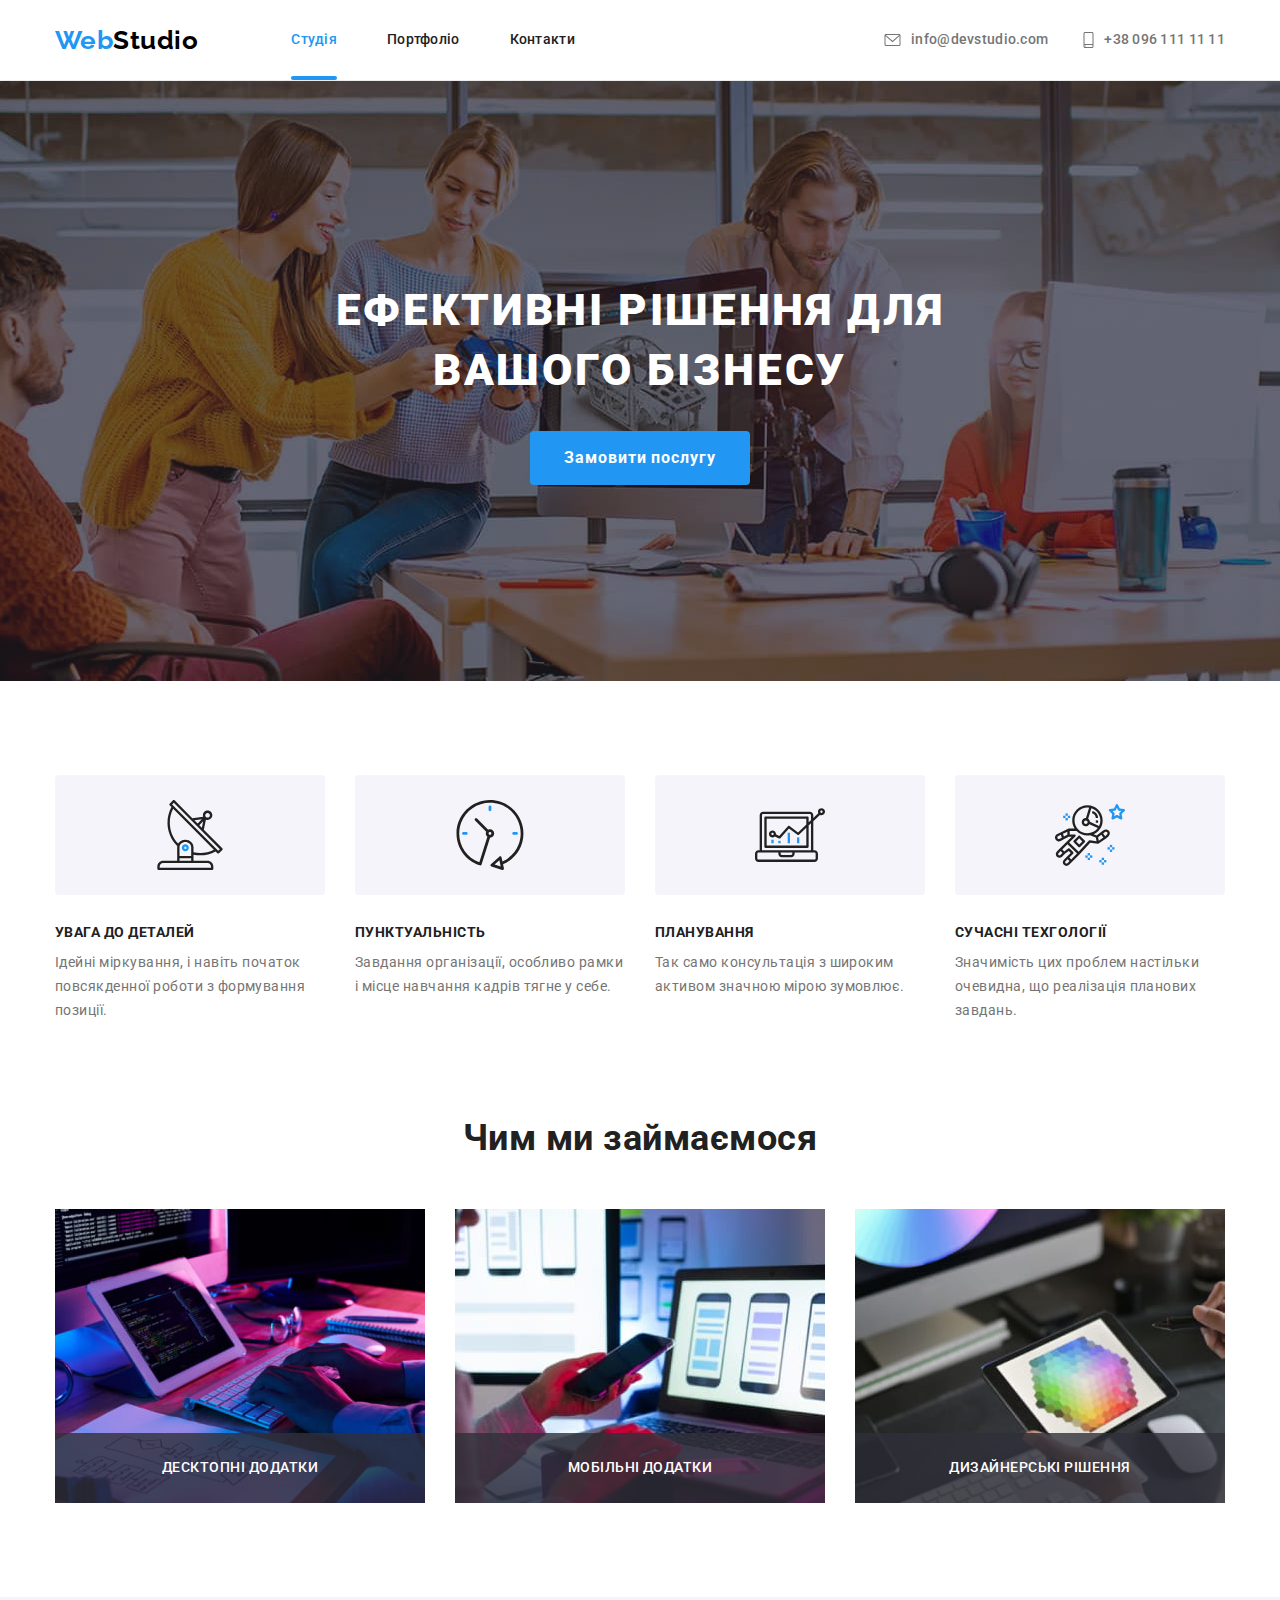
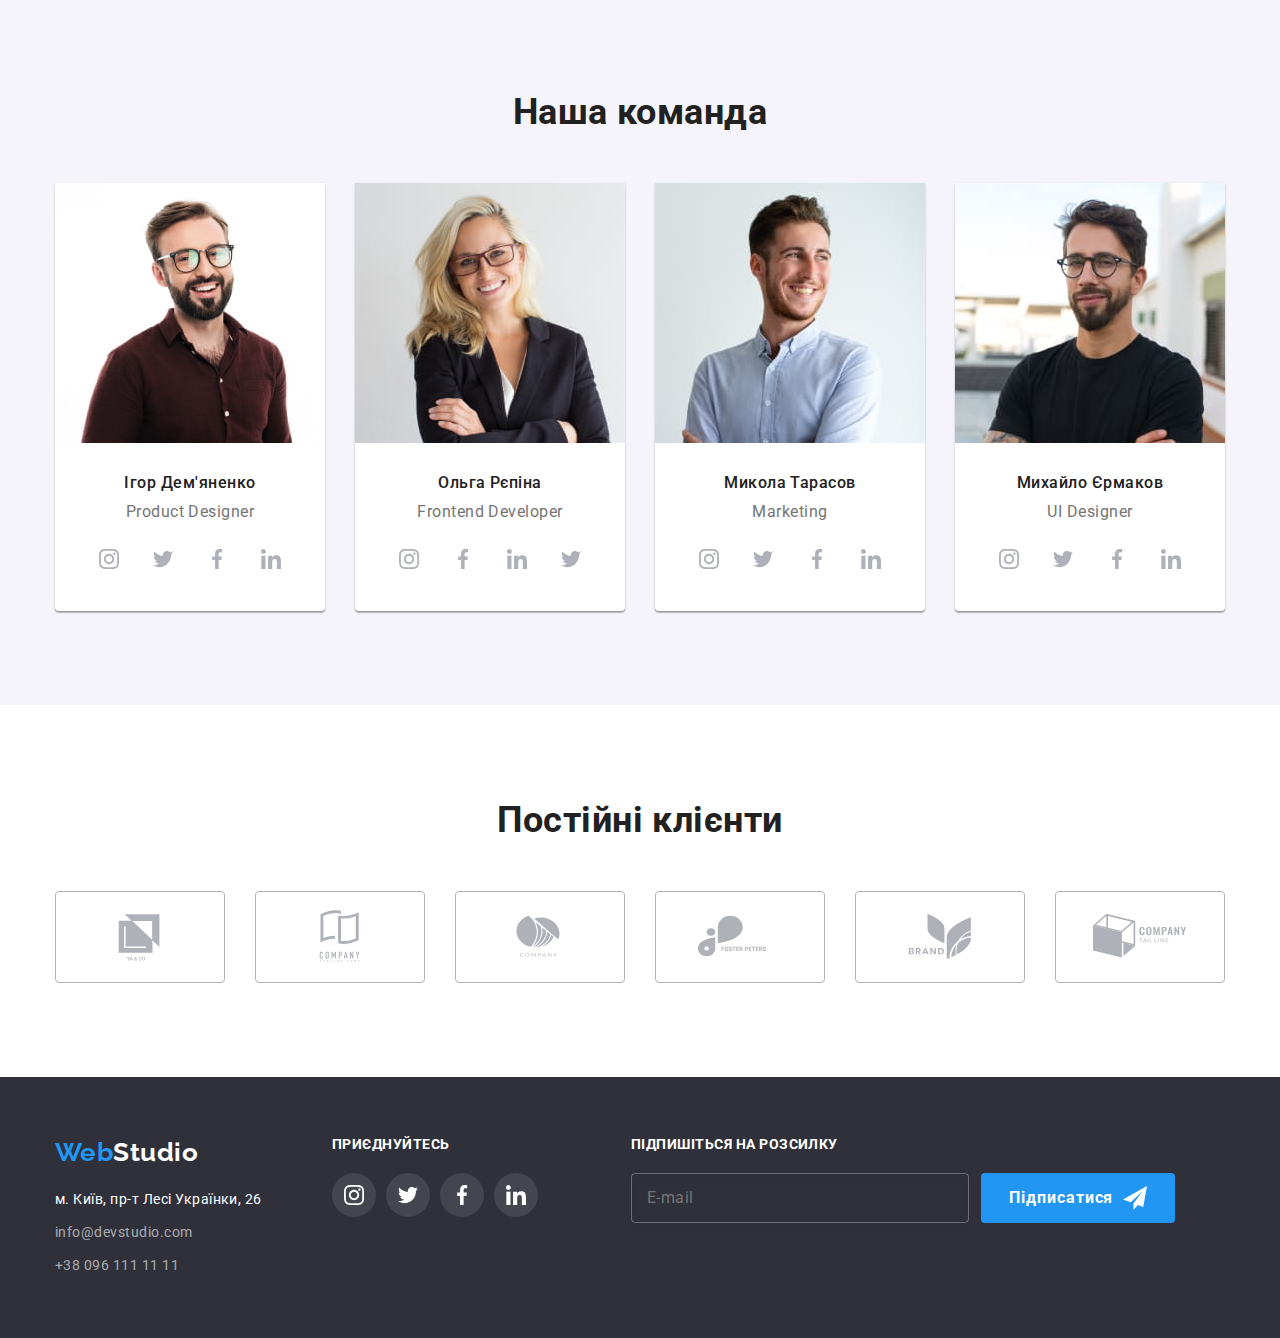
==== index.html @ 857ebbba "Lets try" ====
<!DOCTYPE html>
<html lang="uk">
  <head>
    <meta charset="UTF-8" />
    <meta http-equiv="X-UA-Compatible" content="IE=edge" />
    <meta name="viewport" content="width=device-width, initial-scale=1.0" />
    <link
      href="https://fonts.googleapis.com/css2?family=Raleway:wght@700&family=Roboto:wght@400;500;700;900&display=swap"
      rel="stylesheet"
    />
    <link rel="stylesheet" href="./css/modern-normalize.css" />
    <link rel="stylesheet" href="./css/styles.css" />
    <title>Студія</title>
  </head>
  <body class="page">
    <!-- Header -->
    <header class="page-header">
      <div class="first container">
        <nav class="nav">
          <a href="./index.html" class="logo link"> <span class="logo-blue">Web</span>Studio </a>
          <ul class="site-nav list">
            <li class="item"><a href="./index.html" class="link current">Студія</a></li>
            <li class="item"><a href="./portfolio.html" class="link">Портфоліо</a></li>
            <li class="item"><a href="" class="link">Контакти</a></li>
          </ul>
        </nav>
        <ul class="site-info list">
          <li class="item">
            <a href="mailto:info@devstudio.com" class="link"
              ><svg class="mail" width="21" height="16">
                <use href="./images/symbol-defs.svg#icon-mail"></use>
              </svg>
              info@devstudio.com</a
            >
          </li>
          <li class="item">
            <a href="tel:+380961111111" class="link"
              ><svg class="tel" width="21" height="16">
                <use href="./images/symbol-defs.svg#icon-tel"></use>
              </svg>
              +38 096 111 11 11</a
            >
          </li>
        </ul>
      </div>
    </header>
    <main>
      <!-- Ефективні рішення для вашого бізнесу -->
      <section class="hero">
        <div class="container">
          <h1 class="hero-text">Ефективні рішення для вашого бізнесу</h1>
          <button type="button" class="button" data-modal-open>Замовити послугу</button>
        </div>
      </section>

      <!-- Особливості -->

      <section class="section no-pudding-buttom">
        <div class="container">
          <h2 class="hidden">Особливості</h2>
          <ul class="features list">
            <li class="item">
              <div class="icon-thumb">
                <svg class="icon" width="70" height="70">
                  <use href="./images/symbol-defs.svg#icon-antenna"></use>
                </svg>
              </div>
              <h3 class="title">Увага до деталей</h3>
              <p class="text">
                Ідейні міркування, і навіть початок повсякденної роботи з формування позиції.
              </p>
            </li>
            <li class="item">
              <div class="icon-thumb">
                <svg class="icon" width="70" height="70">
                  <use href="./images/symbol-defs.svg#icon-clock-1"></use>
                </svg>
              </div>
              <h3 class="title">Пунктуальність</h3>
              <p class="text">
                Завдання організації, особливо рамки і місце навчання кадрів тягне у себе.
              </p>
            </li>
            <li class="item">
              <div class="icon-thumb">
                <svg class="icon" width="70" height="70">
                  <use href="./images/symbol-defs.svg#icon-diagram"></use>
                </svg>
              </div>
              <h3 class="title">Планування</h3>
              <p class="text">Так само консультація з широким активом значною мірою зумовлює.</p>
            </li>
            <li class="item">
              <div class="icon-thumb">
                <svg class="icon" width="70" height="70">
                  <use href="./images/symbol-defs.svg#icon-astronaut-1"></use>
                </svg>
              </div>
              <h3 class="title">Сучасні техгології</h3>
              <p class="text">
                Значимість цих проблем настільки очевидна, що реалізація планових завдань.
              </p>
            </li>
          </ul>
        </div>
      </section>
      <!-- Чим ми займаємося -->
      <section class="section">
        <div class="container">
          <h2 class="section-title">Чим ми займаємося</h2>
          <ul class="area list">
            <li class="item">
              <div class="img-thumb">
                <img src="images/img3.jpg" alt="Десктопні додатки" width="370" />
                <p class="text">Десктопні додатки</p>
              </div>
            </li>
            <li class="item">
              <div class="img-thumb">
                <img src="images/img2.jpg" alt="Мобільні додатки" width="370" />
                <p class="text">Мобільні додатки</p>
              </div>
            </li>
            <li class="item">
              <div class="img-thumb">
                <img src="images/img1.jpg" alt="Дизайнерські рішення" width="370" />
                <p class="text">Дизайнерські рішення</p>
              </div>
            </li>
          </ul>
        </div>
      </section>
      <!--Наша команда -->
      <section class="section-team">
        <div class="container">
          <h2 class="section-title">Наша команда</h2>
          <ul class="team list">
            <li class="item">
              <img src="./images/img_igor.jpg" alt="Ігор Дем'яненко" width="270" />
              <h3 class="name">Ігор Дем'яненко</h3>
              <p class="post">Product Designer</p>
              <ul class="social-networks list">
                <li class="item">
                  <a href="" aria-label="Instagram">
                    <svg class="sn-link">
                      <use href="./images/symbol-defs.svg#icon-instagram"></use>
                    </svg>
                  </a>
                </li>
                <li class="item">
                  <a href="" aria-label="Twitter"
                    ><svg class="sn-link">
                      <use href="./images/symbol-defs.svg#icon-twitter"></use></svg
                  ></a>
                </li>
                <li class="item">
                  <a href="" aria-label="Facebook"
                    ><svg class="sn-link">
                      <use href="./images/symbol-defs.svg#icon-facebook"></use></svg
                  ></a>
                </li>
                <li class="item">
                  <a href="" aria-label="LinkedIn"
                    ><svg class="sn-link">
                      <use href="./images/symbol-defs.svg#icon-linkedin"></use></svg
                  ></a>
                </li>
              </ul>
            </li>
            <li class="item">
              <img src="./images/img_olga.jpg" alt="Ольга Рєпіна" width="270" />
              <h3 class="name">Ольга Рєпіна</h3>
              <p class="post">Frontend Developer</p>
              <ul class="social-networks list">
                <li class="item">
                  <a href="" aria-label="Instagram">
                    <svg class="sn-link">
                      <use href="./images/symbol-defs.svg#icon-instagram"></use>
                    </svg>
                  </a>
                </li>
                <li class="item">
                  <a href="" aria-label="Facebook"
                    ><svg class="sn-link">
                      <use href="./images/symbol-defs.svg#icon-facebook"></use></svg
                  ></a>
                </li>
                <li class="item">
                  <a href="" aria-label="LinkedIn"
                    ><svg class="sn-link">
                      <use href="./images/symbol-defs.svg#icon-linkedin"></use></svg
                  ></a>
                </li>
                <li class="item">
                  <a href="" aria-label="Twitter"
                    ><svg class="sn-link">
                      <use href="./images/symbol-defs.svg#icon-twitter"></use></svg
                  ></a>
                </li>
              </ul>
            </li>
            <li class="item">
              <img src="./images/img_mikola.jpg" alt="Микола Тарасов" width="270" />
              <h3 class="name">Микола Тарасов</h3>
              <p class="post">Marketing</p>
              <ul class="social-networks list">
                <li class="item">
                  <a href="" aria-label="Instagram">
                    <svg class="sn-link">
                      <use href="./images/symbol-defs.svg#icon-instagram"></use>
                    </svg>
                  </a>
                </li>
                <li class="item">
                  <a href="" aria-label="Twitter"
                    ><svg class="sn-link">
                      <use href="./images/symbol-defs.svg#icon-twitter"></use></svg
                  ></a>
                </li>
                <li class="item">
                  <a href="" aria-label="Facebook"
                    ><svg class="sn-link">
                      <use href="./images/symbol-defs.svg#icon-facebook"></use></svg
                  ></a>
                </li>
                <li class="item">
                  <a href="" aria-label="LinkedIn"
                    ><svg class="sn-link">
                      <use href="./images/symbol-defs.svg#icon-linkedin"></use></svg
                  ></a>
                </li>
              </ul>
            </li>
            <li class="item">
              <img src="./images/img_mihaylo.jpg" alt="Михайло Єрмаков" width="270" />
              <h3 class="name">Михайло Єрмаков</h3>
              <p class="post">UI Designer</p>
              <ul class="social-networks list">
                <li class="item">
                  <a href="" aria-label="Instagram">
                    <svg class="sn-link">
                      <use href="./images/symbol-defs.svg#icon-instagram"></use>
                    </svg>
                  </a>
                </li>
                <li class="item">
                  <a href="" aria-label="Twitter"
                    ><svg class="sn-link">
                      <use href="./images/symbol-defs.svg#icon-twitter"></use></svg
                  ></a>
                </li>
                <li class="item">
                  <a href="" aria-label="Facebook"
                    ><svg class="sn-link">
                      <use href="./images/symbol-defs.svg#icon-facebook"></use></svg
                  ></a>
                </li>
                <li class="item">
                  <a href="" aria-label="LinkedIn"
                    ><svg class="sn-link">
                      <use href="./images/symbol-defs.svg#icon-linkedin"></use></svg
                  ></a>
                </li>
              </ul>
            </li>
          </ul>
        </div>
      </section>

      <!-- Clients -->
      <section class="section">
        <div class="container">
          <h2 class="section-title">Постійні клієнти</h2>
          <ul class="clients list">
            <li class="item">
              <a href="" aria-label="client" class="client">
                <svg class="icon" width="106" height="60">
                  <use href="./images/symbol-defs.svg#icon-Client-1"></use>
                </svg>
              </a>
            </li>

            <li class="item">
              <a href="" aria-label="client" class="client">
                <svg class="icon" width="106" height="60">
                  <use href="./images/symbol-defs.svg#icon-Client-2"></use>
                </svg>
              </a>
            </li>

            <li class="item">
              <a href="" aria-label="client" class="client">
                <svg class="icon" width="106" height="60">
                  <use href="./images/symbol-defs.svg#icon-Client-3"></use>
                </svg>
              </a>
            </li>

            <li class="item">
              <a href="" aria-label="client" class="client">
                <svg class="icon" width="106" height="60">
                  <use href="./images/symbol-defs.svg#icon-Client-4"></use>
                </svg>
              </a>
            </li>

            <li class="item">
              <a href="" aria-label="client" class="client">
                <svg class="icon" width="106" height="60">
                  <use href="./images/symbol-defs.svg#icon-Client-5"></use>
                </svg>
              </a>
            </li>

            <li class="item">
              <a href="" aria-label="client" class="client">
                <svg class="icon" width="106" height="60">
                  <use href="./images/symbol-defs.svg#icon-Client-6"></use>
                </svg>
              </a>
            </li>
          </ul>
        </div>
      </section>
    </main>
    <!-- Footer -->
    <footer class="footer">
      <div class="container">
        <div class="column">
          <div class="footer-logo-link">
            <a href="./index.html" class="footer-logo link">
              <span class="logo-blue">Web</span>Studio
            </a>
          </div>
          <address class="address">
            <ul class="address-info list">
              <li class="item">
                <a
                  href="https://goo.gl/maps/CPtrU1FHBa2aNyZL9"
                  target="_blank"
                  rel="noopener noreferrer nofollow"
                  class="link"
                  >м. Київ, пр-т Лесі Українки, 26</a
                >
              </li>
              <li class="item">
                <a href="mailto:info@devstudio.com" class="alfa link">info@devstudio.com</a>
              </li>
              <li class="item">
                <a href="tel:+380961111111" class="alfa link">+38 096 111 11 11</a>
              </li>
            </ul>
          </address>
        </div>
        <div class="column">
          <p>Приєднуйтесь</p>
          <ul class="footer-social-networks list">
            <li class="item">
              <a href="" aria-label="Instagram">
                <svg class="sn-link">
                  <use href="./images/symbol-defs.svg#icon-instagram"></use>
                </svg>
              </a>
            </li>
            <li class="item">
              <a href="" aria-label="Twitter"
                ><svg class="sn-link"><use href="./images/symbol-defs.svg#icon-twitter"></use></svg
              ></a>
            </li>
            <li class="item">
              <a href="" aria-label="Facebook"
                ><svg class="sn-link"><use href="./images/symbol-defs.svg#icon-facebook"></use></svg
              ></a>
            </li>
            <li class="item">
              <a href="" aria-label="LinkedIn"
                ><svg class="sn-link">
                  <use href="./images/symbol-defs.svg#icon-linkedin"></use></svg
              ></a>
            </li>
          </ul>
        </div>
        <div class="column">
          <p>Підпишіться на розсилку</p>

          <form class="footer-form">
            <input
              type="email"
              name="email"
              class="submit-input"
              id="email"
              placeholder=" "
            /><label for="email" class="submit-label">E-mail</label>
            <button type="submit" class="button submit">
              Підписатися
              <svg class="send" width="24" height="24">
                <use href="./images/icons.svg#icon-send"></use>
              </svg>
            </button>
          </form>
        </div>
      </div>
    </footer>
    <!-- Модальное окно -->

    <div class="backdrop is-hidden" data-modal>
      <div class="modal">
        <button type="button" class="close-button" data-modal-close>
          <svg class="cross" width="11" height="11">
            <use href="./images/symbol-defs.svg#icon-cross"></use>
          </svg>
        </button>
        <p class="modal-title">Залиште свої дані, ми вам передзвонимо</p>
        <form class="modal-form">
          <label class="form-field"
            >Ім'я<input type="text" name="name" class="form-input" />
            <svg class="icon">
              <use href="./images/icons.svg#icon-name"></use>
            </svg>
          </label>

          <label class="form-field"
            >Телефон <input type="tel" name="tel" class="form-input" /><svg class="icon">
              <use href="./images/icons.svg#icon-phone"></use></svg
          ></label>

          <label class="form-field"
            >Пошта <input type="email" name="email" class="form-input" /><svg class="icon">
              <use href="./images/icons.svg#icon-email"></use></svg
          ></label>

          <label class="comment form-field"
            >Коментар
            <textarea
              name="comment"
              rows="6"
              placeholder="Введіть текст"
              class="form-input"
            ></textarea>
          </label>

          <div class="checkbox">
            <label class="check-label">
              Погоджуюся з розсилкою та приймаю <a href="" class="term"> Умови договору</a
              ><input type="checkbox" name="terms" class="check" /><span class="box"
                ><svg width="15" height="16" class="icon"></svg></span
            ></label>
          </div>

          <button type="submit" class="button modal-button">Відправити</button>
        </form>
      </div>
    </div>
    <script src="./js/modal.js"></script>
  </body>
</html>
---- css/styles.css ----
/* Белый фон - #F5F5F5 */
/* Темный фон - #2F303A */
/* Серый фон - #F5F4FA */

/* Вторичный текст  - #212121 */
/* Основной текст - #757575 */
/* Белый - #FFFFFF */
/* Акцент - #2196F3 */
/* Футер вторичный - rgba(255, 255, 255, 0.6) */
:root {
  --primary-text-color: #757575;
  --title-text-color: #212121;
  --white-text-color: #ffffff;
  --accent-text-color: #2196f3;
  --footer-text-color: rgba(255, 255, 255, 0.6);
  --bg-white-color: #ffffff;
  --bg-darc-color: #2f303a;
  --bg-grey-color: #f5f4fa;
  --client-color: #afb1b8;
}
h1,
h2,
h3,
h4,
h5,
h6,
ul,
p {
  margin: 0;
  padding: 0;
}
body {
  background-color: var(--bg-white-color);
  color: var(--primary-text-color);

  font-family: 'Roboto', sans-serif;
  letter-spacing: 0.03em;
}
.list {
  list-style: none;
  padding: 0;
  margin: 0;
}

/* LOGO */
.logo {
  margin-right: 93px;
}
.logo-blue {
  color: var(--accent-text-color);
}
.footer-logo-link {
  margin-bottom: 20px;
}
.logo,
.footer-logo {
  color: #000000;

  font-family: Raleway, sans-serif;
  font-weight: 700;
  font-size: 26px;
  line-height: 1.19;
}
.footer-logo {
  color: #ffffff;
}

/* Site nav */
.first {
  display: flex;
}
.page-header {
  border-bottom: solid 1px;
  border-color: #ececec;
}
.nav {
  display: flex;
  align-items: center;
  justify-content: space-between;
}

.site-nav .item + .item {
  margin-left: 50px;
}

.site-nav {
  display: flex;
}

.site-nav .link {
  display: block;
  padding: 32px 0;

  color: var(--title-text-color);

  font-weight: 500;
  font-size: 14px;
  line-height: 1.14;
  letter-spacing: 0.02em;

  transition: color 250ms cubic-bezier(0.4, 0, 0.2, 1);
}
.site-nav .link.current {
  color: var(--accent-text-color);
  position: relative;
}

.current::after {
  display: block;
  content: '';

  height: 4px;
  width: 100%;

  background-color: var(--accent-text-color);
  border-radius: 2px;

  position: absolute;
  left: 0;
  bottom: 0;
}

.site-nav .link:hover,
.site-nav .link:focus {
  color: var(--accent-text-color);
}

.site-info {
  display: flex;
  margin-left: auto;
}

.site-info .link {
  display: flex;
  align-items: flex-start;
  padding: 32px 0;
  color: var(--primary-text-color);
  transition: color 250ms cubic-bezier(0.4, 0, 0.2, 1);

  font-weight: 500;
  font-size: 14px;
  line-height: 1.14;
  letter-spacing: 0.02em;
}

.site-info .item + .item {
  margin-left: 30px;
}
.mail {
  fill: currentColor;
  margin-right: 8px;
}

.tel {
  fill: currentColor;
  margin-right: 5px;
}

.site-info > .item {
  display: flex;
  align-items: center;
  padding: 32px, 0;
}

.site-info a:hover,
.site-info a:focus {
  color: var(--accent-text-color);
}
.link {
  text-decoration: none;
}
/* HERO */
.hero {
  background-color: var(--bg-darc-color);
  text-align: center;
  padding-top: 200px;
  padding-bottom: 200px;
  max-width: 1600px;

  height: 600px;
  margin-left: auto;
  margin-right: auto;
  background-image: linear-gradient(to left, rgba(47, 48, 58, 0.4), rgba(47, 48, 58, 0.4)),
    url(../images/hero.jpg);
  background-repeat: no-repeat;
  background-position: center;
}

.hero-text {
  width: 696px;

  margin-bottom: 30px;

  color: var(--white-text-color);
  text-align: center;
  font-family: 'Roboto';
  font-style: normal;
  font-weight: 900;
  font-size: 44px;
  line-height: 1.36;

  margin: 0px auto 30px;
  letter-spacing: 0.06em;
  text-transform: uppercase;
}

/* MODAL */

.backdrop {
  position: fixed;
  top: 0;
  left: 0;
  width: 100%;
  height: 100%;
  background-color: rgba(0, 0, 0, 0.2);
  z-index: 1;
  opacity: 1;

  transition: opacity 250ms cubic-bezier(0.4, 0, 0.2, 1);
}

.backdrop.is-hidden {
  opacity: 0;
  pointer-events: none;
}

.modal {
  position: absolute;

  width: 528px;
  height: 581px;

  top: 50%;
  left: 50%;
  transform: translate(-50%, -50%);
  background-color: var(--bg-white-color);

  box-shadow: 0px 1px 3px rgba(0, 0, 0, 0.12), 0px 1px 1px rgba(0, 0, 0, 0.14),
    0px 2px 1px rgba(0, 0, 0, 0.2);
  border-radius: 4px;

  padding: 40px;
}

.close-button {
  display: flex;
  justify-content: center;
  align-items: center;

  position: absolute;
  top: 8px;
  right: 8px;

  cursor: pointer;

  height: 30px;
  width: 30px;

  background-color: var(--bg-white-color);

  border: 1px solid rgba(0, 0, 0, 0.1);

  border-radius: 50%;
}

.cross {
  fill: #000000;
}

.modal-title {
  font-weight: 700;
  font-size: 20px;
  line-height: 1.15;
  text-align: center;
  color: var(--title-text-color);

  margin-bottom: 12px;
}

.form-field {
  position: relative;
  width: 100%;
  display: block;
  flex-direction: column;
  font-weight: 400;
  font-size: 12px;
  line-height: 1.16;

  letter-spacing: 0.01em;

  margin-bottom: 10px;
}

.form-input {
  width: 100%;
  height: 40px;
  border: 1px solid rgba(33, 33, 33, 0.2);
  border-radius: 4px;

  padding: 12px 16px;
  padding-left: 42px;
  margin-top: 4px;
}

.form-field .icon {
  display: inline-block;
  position: absolute;
  top: calc((100%-18px) / 2);
  left: 12px;
  width: 18px;
  height: 18px;

  transition: fill 250ms cubic-bezier(0.4, 0, 0.2, 1);
}

.form-field:focus-within .icon {
  fill: var(--accent-text-color);
}

.form-input:focus {
  outline: 0;
  border-color: var(--accent-text-color);
}

.comment textarea {
  display: block;
  border: 1px solid rgba(33, 33, 33, 0.2);
  border-radius: 4px;
  height: 120px;
  resize: none;
  padding: 12px 16px;
}
.comment {
  font-weight: 400;
  font-size: 12px;
  line-height: 1.16;

  letter-spacing: 0.01em;

  margin-bottom: 20px;
}

.comment textarea::placeholder {
  font-weight: 400;
  font-size: 12px;
  line-height: 1.16;
  letter-spacing: 0.01em;

  color: rgba(117, 117, 117, 0.5);
}

.term {
  color: var(--accent-text-color);
}

.checkbox {
  display: flex;
  justify-content: center;
  text-align: center;

  align-items: center;

  margin-bottom: 30px;
}

.check-label {
  position: relative;
  font-weight: 400;
  font-size: 14px;
  line-height: 1.7;

  letter-spacing: 0.03em;
}
.check-label .box {
  position: absolute;
  left: 0;
  top: 0;
  width: 16px;
  height: 15px;
  border: solid 2px var(--title-text-color);
  border-radius: 2px;
  transform: translateY(25%) translateX(-24px);
  transition: background-color 250ms cubic-bezier(0.4, 0, 0.2, 1);
}

.check:checked ~ .box {
  background-color: var(--accent-text-color);
  background-image: url(../images/icon\ check.svg);
  border-color: transparent;
  background-origin: content-box;
  background-size: contain;
}

.check {
  position: absolute;
  width: 1px;
  height: 1px;
  margin: -1px;
  border: 0;
  padding: 0;
  clip: rect(0 0 0 0);
  overflow: hidden;
}

.center-button {
  display: flex;
  justify-content: center;
}

.modal-button.button {
  display: block;
  margin: 0 auto;
  padding: 10px 52px;
  transition: box-shadow 250ms cubic-bezier(0.4, 0, 0.2, 1);
}

.center-button .button:focus,
.center-button .button:hover {
  box-shadow: 0px 4px 4px rgba(0, 0, 0, 0.15);
}

/* Sections */
.section {
  padding-top: 94px;
  padding-bottom: 94px;
  margin: 0;
}
.section-title {
  color: var(--title-text-color);

  font-weight: 700;
  font-size: 36px;
  line-height: 1.17;
  text-align: center;
  margin: 0 0 50px;
}

.features.list {
  display: flex;
}

.features .icon-thumb {
  width: 270px;
  height: 120px;

  display: flex;
  justify-content: center;
  align-items: center;

  background-color: var(--bg-grey-color);
  border-radius: 4px;
  margin-bottom: 30px;
}

.no-pudding-buttom {
  padding-bottom: 0;
}

.features.list .item:not(:last-child) {
  margin-right: 30px;
}

.features .title {
  margin-top: 0;
  margin-bottom: 10px;

  color: var(--title-text-color);

  font-weight: 700;
  font-size: 14px;
  line-height: 1.14;
  text-transform: uppercase;
}
.area {
  display: flex;
}

.area .item:not(:last-child) {
  margin-right: 30px;
}

.area .img-thumb {
  position: relative;
}
.area .text {
  display: flex;
  align-items: center;
  justify-content: center;
  position: absolute;
  bottom: 0;

  height: 70px;
  width: 100%;

  background: rgba(47, 48, 58, 0.8);
  color: var(--bg-white-color);

  font-weight: 500;
  font-size: 14px;
  line-height: 1.14;
  text-transform: uppercase;
}

/* TEAM */
.team {
  display: flex;
}

.team > .item {
  width: 270px;

  border: 0px solid transparent;
  box-shadow: 0px 1px 3px rgba(0, 0, 0, 0.12), 0px 1px 1px rgba(0, 0, 0, 0.14),
    0px 2px 1px rgba(0, 0, 0, 0.2);
  border-radius: 0px 0px 4px 4px;

  background-color: var(--bg-white-color);
}

.team > .item:not(:first-child) {
  margin-left: 30px;
}

.section-team {
  padding: 94px 0 94px;
  background-color: var(--bg-grey-color);
}
.name {
  margin: 0 0 10px;
  padding-top: 30px;

  color: var(--title-text-color);
  font-weight: 500;
  font-size: 16px;
  line-height: 1.19;
  text-align: center;
}
.post {
  font-size: 16px;
  line-height: 1.19;

  margin: 0;
  margin-bottom: 16px;

  text-align: center;
}

.social-networks {
  justify-content: space-between;
  display: flex;
  padding-bottom: 30px;
  padding-left: 32px;
  padding-right: 32px;
}

.social-networks a:hover,
.social-networks a:focus {
  background-color: var(--accent-text-color);
}

.social-networks a:hover .sn-link,
.social-networks a:focus .sn-link {
  fill: var(--bg-white-color);
}

.sn-link {
  fill: #afb1b8;

  width: 20px;
  height: 20px;

  transition: fill 250ms cubic-bezier(0.4, 0, 0.2, 1);
}

.social-networks .item a {
  display: flex;

  justify-content: center;
  align-items: center;
  border-radius: 50%;

  border: 0;
  margin: 0;
  width: 44px;
  height: 44px;

  transition: background-color 250ms cubic-bezier(0.4, 0, 0.2, 1);
}

/* CLIENTS */
.client,
.clients {
  color: var(--client-color);
  display: block;

  transition: color 250ms cubic-bezier(0.4, 0, 0.2, 1);
}

.clients .item + .item {
  margin-left: 30px;
}
.clients a:hover,
.clients a:focus {
  color: var(--accent-text-color);
}

.clients {
  display: flex;
}

.clients .item a {
  display: flex;

  align-items: center;
  width: 170px;
  height: 92px;
  border: 1px solid currentColor;
  border-radius: 4px;

  justify-content: center;
}

.clients .item .icon {
  fill: currentColor;
}

.no-pudding-buttom {
  padding-bottom: 0;
}

/* PORTFOLIO */
.portfolio {
  padding-top: 94px;
  padding-bottom: 94px;
}
.project {
  display: flex;
  flex-wrap: wrap;
  gap: 30px;
}

.project .item .link {
  display: block;

  transition: box-shadow 250ms cubic-bezier(0.4, 0, 0.2, 1);
}
.project .item .link:hover,
.project .item .link:focus {
  box-shadow: 0px 4px 4px rgba(0, 0, 0, 0.25);
}

.project .thumb {
  position: relative;
  overflow: hidden;
}

.project .item .link:hover .text {
  transform: translateY(0);
}

.project .text {
  position: absolute;

  display: flex;

  align-items: center;
  padding: 0 24px;

  width: 100%;
  height: 100%;
  bottom: 0;

  background: rgba(33, 150, 243, 0.9);
  font-weight: 400;
  font-size: 18px;
  line-height: 1.5;
  color: var(--bg-white-color);

  transform: translateY(101%);

  transition: transform 250ms cubic-bezier(0.4, 0, 0.2, 1);
}

.border {
  padding: 20px 24px;
  border-left: 1px solid #eeeeee;
  border-bottom: 1px solid #eeeeee;
  border-right: 1px solid #eeeeee;
  box-sizing: border-box;
}
.project-title {
  color: var(--title-text-color);
  font-weight: 700;
  font-size: 18px;
  line-height: 2;
  letter-spacing: 0.06em;
  margin-bottom: 4px;
}
.filter-name {
  color: var(--primary-text-color);
  font-weight: 400;
  font-size: 16px;
  line-height: 1.88;
}
/* Button */
.button {
  display: inline-block;
  color: var(--white-text-color);
  background-color: var(--accent-text-color);
  cursor: pointer;
  padding: 10px 32px;

  align-items: center;

  border-radius: 4px;
  border-color: transparent;

  font-weight: 700;
  font-size: 16px;
  line-height: 1.88;
  letter-spacing: 0.06em;
}
/* FILTER */

.f {
  display: flex;
  justify-content: center;
}

.f .item:not(:last-child) {
  margin-right: 8px;
}

.f.list {
  margin-bottom: 50px;
}
.filter {
  color: var(--title-text-color);
  background-color: var(--bg-grey-color);
  font-weight: 500;
  padding: 6px 22px;
  line-height: 1.62;
  letter-spacing: 0.03em;
  font-family: inherit;
  border: transparent;

  transition: box-shadow 250ms cubic-bezier(0.4, 0, 0.2, 1),
    background-color 250ms cubic-bezier(0.4, 0, 0.2, 1), color 250ms cubic-bezier(0.4, 0, 0.2, 1);
}
.filter:hover,
.filter:focus {
  color: var(--white-text-color);
  background-color: var(--accent-text-color);
  box-shadow: 0px 4px 4px rgba(0, 0, 0, 0.15);
}
/* Footer */
.footer {
  background-color: var(--bg-darc-color);
  padding: 60px 0;
}

.address .link,
.adress-link {
  color: var(--white-text-color);
  font-style: normal;

  font-weight: 400;
  font-size: 14px;
  line-height: 1.71;

  transition: color 250ms cubic-bezier(0.4, 0, 0.2, 1);
}

.address-info .item:not(:last-child) {
  margin-bottom: 9px;
}
.footer p {
  font-weight: 700;
  font-size: 14px;
  line-height: 1.14;

  text-transform: uppercase;

  color: var(--bg-white-color);

  margin-bottom: 20px;
}

.footer-social-networks {
  display: flex;
}

.footer-social-networks .item a {
  width: 44px;
  height: 44px;

  display: flex;
  justify-content: center;
  align-items: center;
  background-color: rgba(255, 255, 255, 0.1);
  border-radius: 50%;
  transition: background-color 250ms cubic-bezier(0.4, 0, 0.2, 1);
}

.footer-social-networks a:hover,
.footer-social-networks a:focus {
  background-color: var(--accent-text-color);
}

.footer-social-networks .item + .item {
  margin-left: 10px;
}
.footer-social-networks .sn-link {
  fill: var(--bg-white-color);
  display: block;
  width: 20px;
  height: 20px;
}

.footer .container {
  display: flex;
}
.column:nth-child(2) {
  margin-left: 70px;
}

.column:nth-child(3) {
  margin-left: 93px;
}

.text,
.adress {
  font-size: 14px;
  line-height: 1.71;
  margin: 0;
}

.link.alfa {
  color: var(--footer-text-color);
}

.address .link:hover,
.address .link:focus {
  color: var(--accent-text-color);
}

.footer-form {
  position: relative;
  display: flex;
  align-items: center;
}
.submit-label {
  position: absolute;
  top: 50%;
  left: 16px;
  transform: translateY(-50%);
  transition: transform 250ms cubic-bezier(0.4, 0, 0.2, 1), color 250ms cubic-bezier(0.4, 0, 0.2, 1);
}
.submit-input {
  display: inline-block;
  width: 338px;
  height: 50px;

  background-color: inherit;

  border: 1px solid rgba(255, 255, 255, 0.3);
  filter: drop-shadow(0px 4px 4px rgba(0, 0, 0, 0.15));
  border-radius: 4px;
  padding-left: 16px;
  color: var(--bg-white-color);

  transition: border-color 250ms cubic-bezier(0.4, 0, 0.2, 1);
}

.submit-input:focus {
  outline: 0;
  border-color: var(--accent-text-color);
}
.submit-input:focus + .submit-label,
.submit-input:not(:placeholder-shown) + .submit-label {
  transform: translateX(-75px) translateY(-50%);
  color: var(--accent-text-color);
  font-weight: 700;
}

.button.submit {
  padding: 10px 28px;
  border: 0px;
  display: flex;
  margin-left: 12px;
  align-items: center;
}

.send {
  fill: currentColor;
  margin-left: 10px;
}

.container {
  width: 1200px;
  padding: 0 15px;
  margin: 0 auto;
}

.hidden {
  content-visibility: hidden;
  margin: 0;
}
img {
  display: block;
  min-width: 100%;
  height: auto;
}
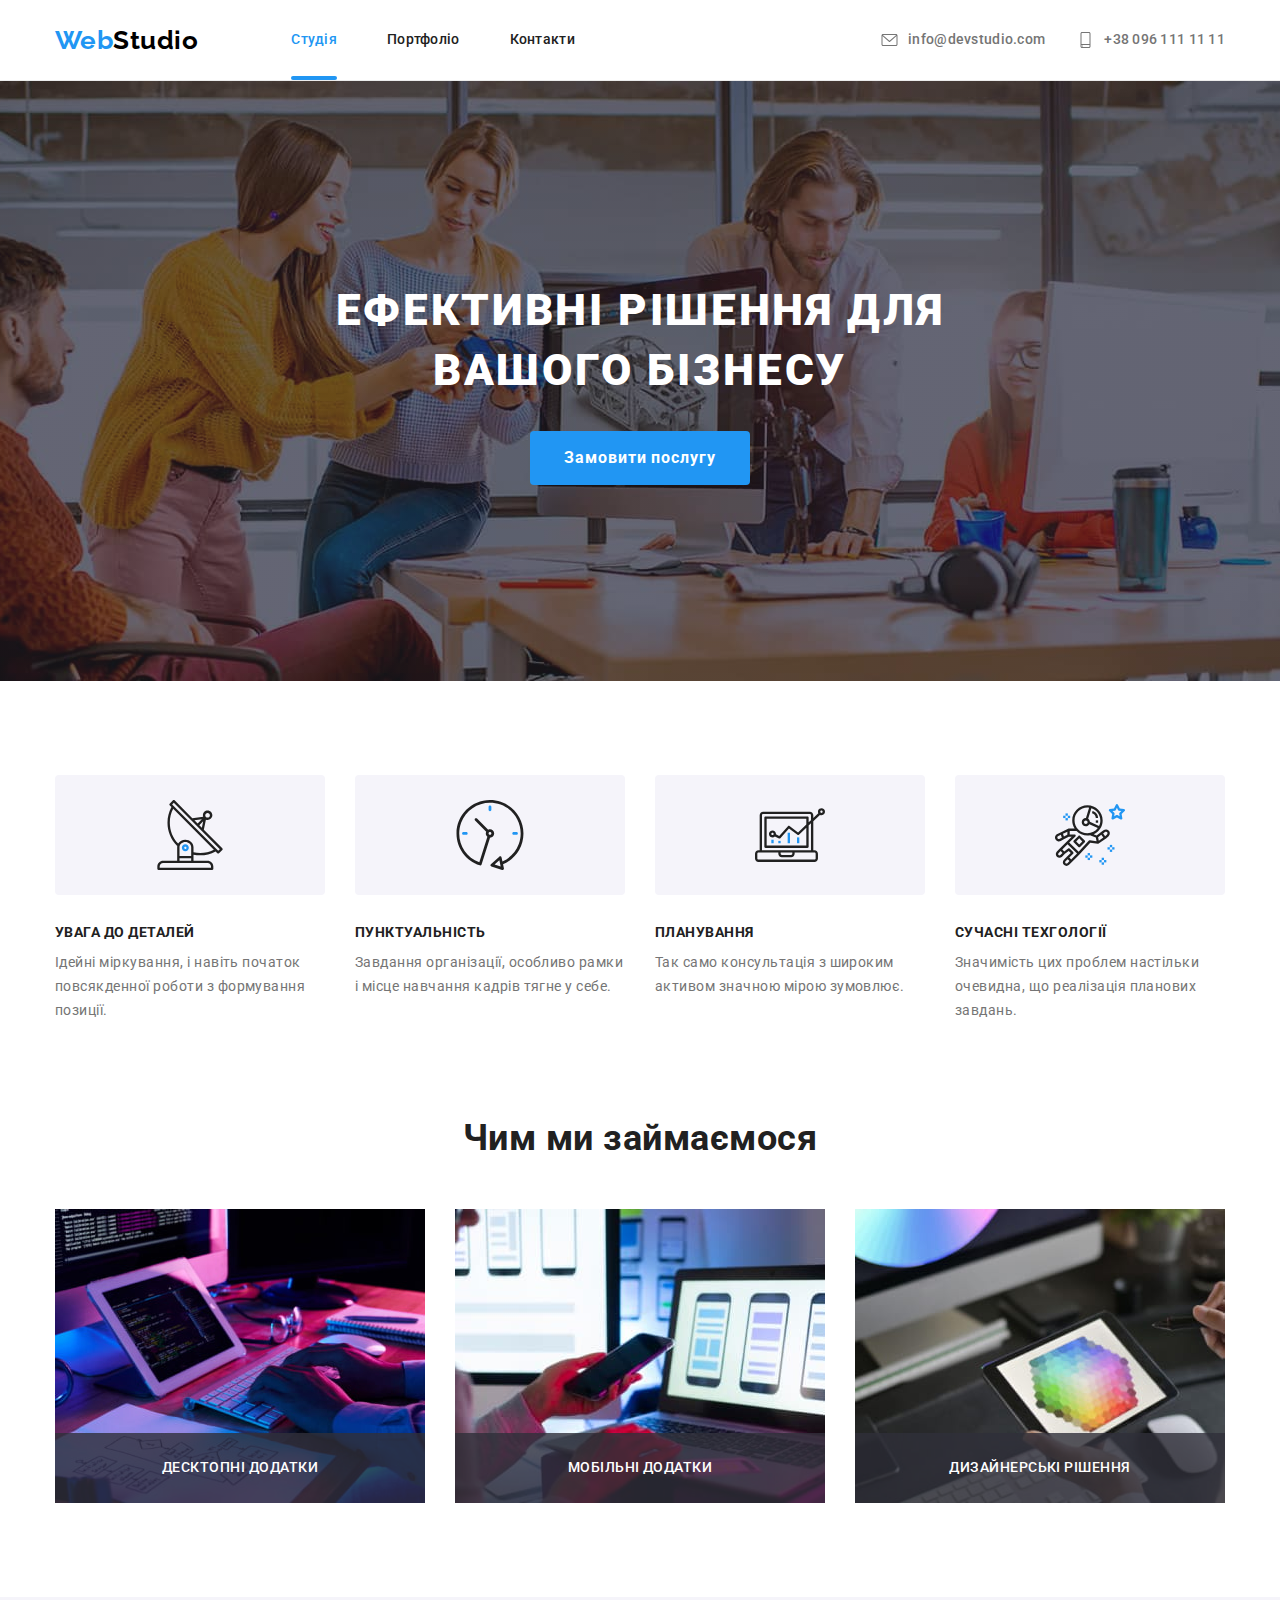
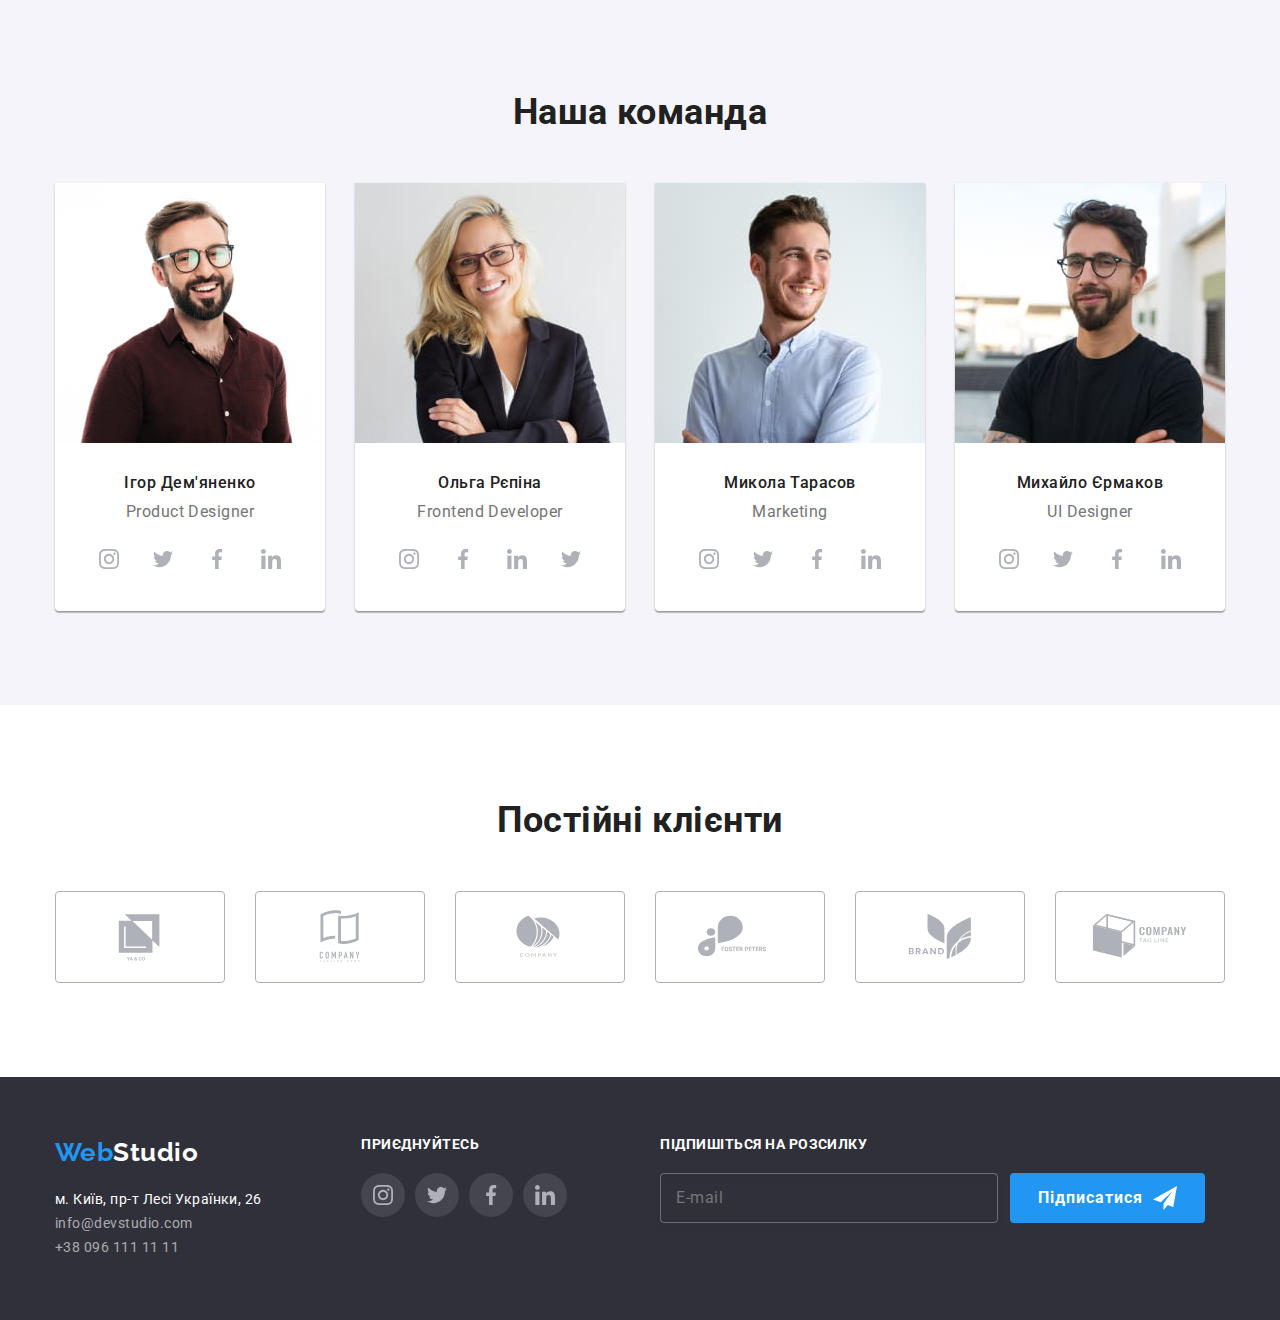
==== commit f971006d: "BEM - Done" ====
--- a/index.html
+++ b/index.html
@@ -15,27 +15,31 @@
   <body class="page">
     <!-- Header -->
     <header class="page-header">
-      <div class="first container">
+      <div class="page-header__container container">
         <nav class="nav">
-          <a href="./index.html" class="logo link"> <span class="logo-blue">Web</span>Studio </a>
-          <ul class="site-nav list">
-            <li class="item"><a href="./index.html" class="link current">Студія</a></li>
-            <li class="item"><a href="./portfolio.html" class="link">Портфоліо</a></li>
-            <li class="item"><a href="" class="link">Контакти</a></li>
+          <a href="./index.html" class="logo link"> <span class="logo--blue">Web</span>Studio </a>
+          <ul class="nav__list list">
+            <li class="nav__item">
+              <a href="./index.html" class="link nav__link nav__link--current">Студія</a>
+            </li>
+            <li class="nav__item">
+              <a href="./portfolio.html" class="link nav__link">Портфоліо</a>
+            </li>
+            <li class="nav__item"><a href="" class="link nav__link">Контакти</a></li>
           </ul>
         </nav>
-        <ul class="site-info list">
-          <li class="item">
-            <a href="mailto:info@devstudio.com" class="link"
-              ><svg class="mail" width="21" height="16">
+        <ul class="contact list">
+          <li class="contact__item">
+            <a href="mailto:info@devstudio.com" class="contact__link link"
+              ><svg class="contact__img" width="21" height="16">
                 <use href="./images/symbol-defs.svg#icon-mail"></use>
               </svg>
               info@devstudio.com</a
             >
           </li>
-          <li class="item">
-            <a href="tel:+380961111111" class="link"
-              ><svg class="tel" width="21" height="16">
+          <li class="contact__item">
+            <a href="tel:+380961111111" class="contact__link link"
+              ><svg class="contact__img" width="21" height="16">
                 <use href="./images/symbol-defs.svg#icon-tel"></use>
               </svg>
               +38 096 111 11 11</a
@@ -48,56 +52,60 @@
       <!-- Ефективні рішення для вашого бізнесу -->
       <section class="hero">
         <div class="container">
-          <h1 class="hero-text">Ефективні рішення для вашого бізнесу</h1>
-          <button type="button" class="button" data-modal-open>Замовити послугу</button>
+          <h1 class="hero__text">Ефективні рішення для вашого бізнесу</h1>
+          <button type="button" class="button hero__button" data-modal-open>
+            Замовити послугу
+          </button>
         </div>
       </section>
 
       <!-- Особливості -->
 
-      <section class="section no-pudding-buttom">
+      <section class="section section--features-pudding">
         <div class="container">
           <h2 class="hidden">Особливості</h2>
           <ul class="features list">
-            <li class="item">
-              <div class="icon-thumb">
-                <svg class="icon" width="70" height="70">
+            <li class="features__item">
+              <div class="features__icon-thumb">
+                <svg class="features__icon" width="70" height="70">
                   <use href="./images/symbol-defs.svg#icon-antenna"></use>
                 </svg>
               </div>
-              <h3 class="title">Увага до деталей</h3>
-              <p class="text">
+              <h3 class="features__title">Увага до деталей</h3>
+              <p class="features__text">
                 Ідейні міркування, і навіть початок повсякденної роботи з формування позиції.
               </p>
             </li>
-            <li class="item">
-              <div class="icon-thumb">
-                <svg class="icon" width="70" height="70">
+            <li class="features__item">
+              <div class="features__icon-thumb">
+                <svg class="features__icon" width="70" height="70">
                   <use href="./images/symbol-defs.svg#icon-clock-1"></use>
                 </svg>
               </div>
-              <h3 class="title">Пунктуальність</h3>
-              <p class="text">
+              <h3 class="features__title">Пунктуальність</h3>
+              <p class="features__text">
                 Завдання організації, особливо рамки і місце навчання кадрів тягне у себе.
               </p>
             </li>
-            <li class="item">
-              <div class="icon-thumb">
-                <svg class="icon" width="70" height="70">
+            <li class="features__item">
+              <div class="features__icon-thumb">
+                <svg class="features__icon" width="70" height="70">
                   <use href="./images/symbol-defs.svg#icon-diagram"></use>
                 </svg>
               </div>
-              <h3 class="title">Планування</h3>
-              <p class="text">Так само консультація з широким активом значною мірою зумовлює.</p>
-            </li>
-            <li class="item">
-              <div class="icon-thumb">
-                <svg class="icon" width="70" height="70">
+              <h3 class="features__title">Планування</h3>
+              <p class="features__text">
+                Так само консультація з широким активом значною мірою зумовлює.
+              </p>
+            </li>
+            <li class="features__item">
+              <div class="features__icon-thumb">
+                <svg class="features__icon" width="70" height="70">
                   <use href="./images/symbol-defs.svg#icon-astronaut-1"></use>
                 </svg>
               </div>
-              <h3 class="title">Сучасні техгології</h3>
-              <p class="text">
+              <h3 class="features__title">Сучасні техгології</h3>
+              <p class="features__text">
                 Значимість цих проблем настільки очевидна, що реалізація планових завдань.
               </p>
             </li>
@@ -107,157 +115,157 @@
       <!-- Чим ми займаємося -->
       <section class="section">
         <div class="container">
-          <h2 class="section-title">Чим ми займаємося</h2>
+          <h2 class="section__title">Чим ми займаємося</h2>
           <ul class="area list">
-            <li class="item">
-              <div class="img-thumb">
+            <li class="area__item">
+              <div class="area__img-thumb">
                 <img src="images/img3.jpg" alt="Десктопні додатки" width="370" />
-                <p class="text">Десктопні додатки</p>
-              </div>
-            </li>
-            <li class="item">
-              <div class="img-thumb">
+                <p class="area__text">Десктопні додатки</p>
+              </div>
+            </li>
+            <li class="area__item">
+              <div class="area__img-thumb">
                 <img src="images/img2.jpg" alt="Мобільні додатки" width="370" />
-                <p class="text">Мобільні додатки</p>
-              </div>
-            </li>
-            <li class="item">
-              <div class="img-thumb">
+                <p class="area__text">Мобільні додатки</p>
+              </div>
+            </li>
+            <li class="area__item">
+              <div class="area__img-thumb">
                 <img src="images/img1.jpg" alt="Дизайнерські рішення" width="370" />
-                <p class="text">Дизайнерські рішення</p>
+                <p class="area__text">Дизайнерські рішення</p>
               </div>
             </li>
           </ul>
         </div>
       </section>
       <!--Наша команда -->
-      <section class="section-team">
+      <section class="section section--team">
         <div class="container">
-          <h2 class="section-title">Наша команда</h2>
+          <h2 class="section__title">Наша команда</h2>
           <ul class="team list">
-            <li class="item">
+            <li class="team__item">
               <img src="./images/img_igor.jpg" alt="Ігор Дем'яненко" width="270" />
-              <h3 class="name">Ігор Дем'яненко</h3>
-              <p class="post">Product Designer</p>
+              <h3 class="team__name">Ігор Дем'яненко</h3>
+              <p class="team__post">Product Designer</p>
               <ul class="social-networks list">
-                <li class="item">
-                  <a href="" aria-label="Instagram">
-                    <svg class="sn-link">
+                <li class="social-networks__item">
+                  <a href="" aria-label="Instagram" class="social-networks__link">
+                    <svg class="social-networks__img">
                       <use href="./images/symbol-defs.svg#icon-instagram"></use>
                     </svg>
                   </a>
                 </li>
-                <li class="item">
-                  <a href="" aria-label="Twitter"
-                    ><svg class="sn-link">
+                <li class="social-networks__item">
+                  <a href="" aria-label="Twitter" class="social-networks__link"
+                    ><svg class="social-networks__img">
                       <use href="./images/symbol-defs.svg#icon-twitter"></use></svg
                   ></a>
                 </li>
-                <li class="item">
-                  <a href="" aria-label="Facebook"
-                    ><svg class="sn-link">
+                <li class="social-networks__item">
+                  <a href="" aria-label="Facebook" class="social-networks__link"
+                    ><svg class="social-networks__img">
                       <use href="./images/symbol-defs.svg#icon-facebook"></use></svg
                   ></a>
                 </li>
-                <li class="item">
-                  <a href="" aria-label="LinkedIn"
-                    ><svg class="sn-link">
+                <li class="social-networks__item">
+                  <a href="" aria-label="LinkedIn" class="social-networks__link"
+                    ><svg class="social-networks__img">
                       <use href="./images/symbol-defs.svg#icon-linkedin"></use></svg
                   ></a>
                 </li>
               </ul>
             </li>
-            <li class="item">
+            <li class="team__item">
               <img src="./images/img_olga.jpg" alt="Ольга Рєпіна" width="270" />
-              <h3 class="name">Ольга Рєпіна</h3>
-              <p class="post">Frontend Developer</p>
+              <h3 class="team__name">Ольга Рєпіна</h3>
+              <p class="team__post">Frontend Developer</p>
               <ul class="social-networks list">
-                <li class="item">
-                  <a href="" aria-label="Instagram">
-                    <svg class="sn-link">
+                <li class="social-networks__item">
+                  <a href="" aria-label="Instagram" class="social-networks__link">
+                    <svg class="social-networks__img">
                       <use href="./images/symbol-defs.svg#icon-instagram"></use>
                     </svg>
                   </a>
                 </li>
-                <li class="item">
-                  <a href="" aria-label="Facebook"
-                    ><svg class="sn-link">
+                <li class="social-networks__item">
+                  <a href="" aria-label="Facebook" class="social-networks__link"
+                    ><svg class="social-networks__img">
                       <use href="./images/symbol-defs.svg#icon-facebook"></use></svg
                   ></a>
                 </li>
-                <li class="item">
-                  <a href="" aria-label="LinkedIn"
-                    ><svg class="sn-link">
+                <li class="social-networks__item">
+                  <a href="" aria-label="LinkedIn" class="social-networks__link"
+                    ><svg class="social-networks__img">
                       <use href="./images/symbol-defs.svg#icon-linkedin"></use></svg
                   ></a>
                 </li>
-                <li class="item">
-                  <a href="" aria-label="Twitter"
-                    ><svg class="sn-link">
+                <li class="social-networks__item">
+                  <a href="" aria-label="Twitter" class="social-networks__link"
+                    ><svg class="social-networks__img">
                       <use href="./images/symbol-defs.svg#icon-twitter"></use></svg
                   ></a>
                 </li>
               </ul>
             </li>
-            <li class="item">
+            <li class="team__item">
               <img src="./images/img_mikola.jpg" alt="Микола Тарасов" width="270" />
-              <h3 class="name">Микола Тарасов</h3>
-              <p class="post">Marketing</p>
+              <h3 class="team__name">Микола Тарасов</h3>
+              <p class="team__post">Marketing</p>
               <ul class="social-networks list">
-                <li class="item">
-                  <a href="" aria-label="Instagram">
-                    <svg class="sn-link">
+                <li class="social-networks__item">
+                  <a href="" aria-label="Instagram" class="social-networks__link">
+                    <svg class="social-networks__img">
                       <use href="./images/symbol-defs.svg#icon-instagram"></use>
                     </svg>
                   </a>
                 </li>
-                <li class="item">
-                  <a href="" aria-label="Twitter"
-                    ><svg class="sn-link">
+                <li class="social-networks__item">
+                  <a href="" aria-label="Twitter" class="social-networks__link"
+                    ><svg class="social-networks__img">
                       <use href="./images/symbol-defs.svg#icon-twitter"></use></svg
                   ></a>
                 </li>
-                <li class="item">
-                  <a href="" aria-label="Facebook"
-                    ><svg class="sn-link">
+                <li class="social-networks__item">
+                  <a href="" aria-label="Facebook" class="social-networks__link"
+                    ><svg class="social-networks__img">
                       <use href="./images/symbol-defs.svg#icon-facebook"></use></svg
                   ></a>
                 </li>
-                <li class="item">
-                  <a href="" aria-label="LinkedIn"
-                    ><svg class="sn-link">
+                <li class="social-networks__item">
+                  <a href="" aria-label="LinkedIn" class="social-networks__link"
+                    ><svg class="social-networks__img">
                       <use href="./images/symbol-defs.svg#icon-linkedin"></use></svg
                   ></a>
                 </li>
               </ul>
             </li>
-            <li class="item">
+            <li class="team__item">
               <img src="./images/img_mihaylo.jpg" alt="Михайло Єрмаков" width="270" />
-              <h3 class="name">Михайло Єрмаков</h3>
-              <p class="post">UI Designer</p>
+              <h3 class="team__name">Михайло Єрмаков</h3>
+              <p class="team__post">UI Designer</p>
               <ul class="social-networks list">
-                <li class="item">
-                  <a href="" aria-label="Instagram">
-                    <svg class="sn-link">
+                <li class="social-networks__item">
+                  <a href="" aria-label="Instagram" class="social-networks__link">
+                    <svg class="social-networks__img">
                       <use href="./images/symbol-defs.svg#icon-instagram"></use>
                     </svg>
                   </a>
                 </li>
-                <li class="item">
-                  <a href="" aria-label="Twitter"
-                    ><svg class="sn-link">
+                <li class="social-networks__item">
+                  <a href="" aria-label="Twitter" class="social-networks__link"
+                    ><svg class="social-networks__img">
                       <use href="./images/symbol-defs.svg#icon-twitter"></use></svg
                   ></a>
                 </li>
-                <li class="item">
-                  <a href="" aria-label="Facebook"
-                    ><svg class="sn-link">
+                <li class="social-networks__item">
+                  <a href="" aria-label="Facebook" class="social-networks__link"
+                    ><svg class="social-networks__img">
                       <use href="./images/symbol-defs.svg#icon-facebook"></use></svg
                   ></a>
                 </li>
-                <li class="item">
-                  <a href="" aria-label="LinkedIn"
-                    ><svg class="sn-link">
+                <li class="social-networks__item">
+                  <a href="" aria-label="LinkedIn" class="social-networks__link"
+                    ><svg class="social-networks__img">
                       <use href="./images/symbol-defs.svg#icon-linkedin"></use></svg
                   ></a>
                 </li>
@@ -270,51 +278,51 @@
       <!-- Clients -->
       <section class="section">
         <div class="container">
-          <h2 class="section-title">Постійні клієнти</h2>
-          <ul class="clients list">
-            <li class="item">
-              <a href="" aria-label="client" class="client">
-                <svg class="icon" width="106" height="60">
+          <h2 class="section__title">Постійні клієнти</h2>
+          <ul class="client list">
+            <li class="client__item">
+              <a href="" aria-label="client" class="client__link">
+                <svg class="client__icon" width="106" height="60">
                   <use href="./images/symbol-defs.svg#icon-Client-1"></use>
                 </svg>
               </a>
             </li>
 
-            <li class="item">
-              <a href="" aria-label="client" class="client">
-                <svg class="icon" width="106" height="60">
+            <li class="client__item">
+              <a href="" aria-label="client" class="client__link">
+                <svg class="client__icon" width="106" height="60">
                   <use href="./images/symbol-defs.svg#icon-Client-2"></use>
                 </svg>
               </a>
             </li>
 
-            <li class="item">
-              <a href="" aria-label="client" class="client">
-                <svg class="icon" width="106" height="60">
+            <li class="client__item">
+              <a href="" aria-label="client" class="client__link">
+                <svg class="client__icon" width="106" height="60">
                   <use href="./images/symbol-defs.svg#icon-Client-3"></use>
                 </svg>
               </a>
             </li>
 
-            <li class="item">
-              <a href="" aria-label="client" class="client">
-                <svg class="icon" width="106" height="60">
+            <li class="client__item">
+              <a href="" aria-label="client" class="client__link">
+                <svg class="client__icon" width="106" height="60">
                   <use href="./images/symbol-defs.svg#icon-Client-4"></use>
                 </svg>
               </a>
             </li>
 
-            <li class="item">
-              <a href="" aria-label="client" class="client">
-                <svg class="icon" width="106" height="60">
+            <li class="client__item">
+              <a href="" aria-label="client" class="client__link">
+                <svg class="client__icon" width="106" height="60">
                   <use href="./images/symbol-defs.svg#icon-Client-5"></use>
                 </svg>
               </a>
             </li>
 
-            <li class="item">
-              <a href="" aria-label="client" class="client">
-                <svg class="icon" width="106" height="60">
+            <li class="client__item">
+              <a href="" aria-label="client" class="client__link">
+                <svg class="client__icon" width="106" height="60">
                   <use href="./images/symbol-defs.svg#icon-Client-6"></use>
                 </svg>
               </a>
@@ -325,75 +333,93 @@
     </main>
     <!-- Footer -->
     <footer class="footer">
-      <div class="container">
+      <div class="container footer__container">
         <div class="column">
-          <div class="footer-logo-link">
-            <a href="./index.html" class="footer-logo link">
-              <span class="logo-blue">Web</span>Studio
-            </a>
-          </div>
+          <a href="./index.html" class="logo footer__logo link">
+            <span class="logo--blue">Web</span>Studio
+          </a>
+
           <address class="address">
-            <ul class="address-info list">
-              <li class="item">
+            <ul class="address__list list">
+              <li class="address__item">
                 <a
                   href="https://goo.gl/maps/CPtrU1FHBa2aNyZL9"
                   target="_blank"
                   rel="noopener noreferrer nofollow"
-                  class="link"
+                  class="address__link link"
                   >м. Київ, пр-т Лесі Українки, 26</a
                 >
               </li>
-              <li class="item">
-                <a href="mailto:info@devstudio.com" class="alfa link">info@devstudio.com</a>
+              <li class="address__item">
+                <a href="mailto:info@devstudio.com" class="address__link address__link--alfa link"
+                  >info@devstudio.com</a
+                >
               </li>
-              <li class="item">
-                <a href="tel:+380961111111" class="alfa link">+38 096 111 11 11</a>
+              <li class="address__item">
+                <a href="tel:+380961111111" class="address__link address__link--alfa link"
+                  >+38 096 111 11 11</a
+                >
               </li>
             </ul>
           </address>
         </div>
         <div class="column">
-          <p>Приєднуйтесь</p>
-          <ul class="footer-social-networks list">
-            <li class="item">
-              <a href="" aria-label="Instagram">
-                <svg class="sn-link">
+          <p class="colum__text">Приєднуйтесь</p>
+          <ul class="social-networks social-networks--footer list">
+            <li class="social-networks__item">
+              <a
+                href=""
+                aria-label="Instagram"
+                class="social-networks__link social-networks__link--footer"
+              >
+                <svg class="social-networks__img">
                   <use href="./images/symbol-defs.svg#icon-instagram"></use>
                 </svg>
               </a>
             </li>
-            <li class="item">
-              <a href="" aria-label="Twitter"
-                ><svg class="sn-link"><use href="./images/symbol-defs.svg#icon-twitter"></use></svg
+            <li class="social-networks__item">
+              <a
+                href=""
+                aria-label="Twitter"
+                class="social-networks__link social-networks__link--footer"
+                ><svg class="social-networks__img">
+                  <use href="./images/symbol-defs.svg#icon-twitter"></use></svg
               ></a>
             </li>
-            <li class="item">
-              <a href="" aria-label="Facebook"
-                ><svg class="sn-link"><use href="./images/symbol-defs.svg#icon-facebook"></use></svg
+            <li class="social-networks__item">
+              <a
+                href=""
+                aria-label="Facebook"
+                class="social-networks__link social-networks__link--footer social-networks__link--footer"
+                ><svg class="social-networks__img">
+                  <use href="./images/symbol-defs.svg#icon-facebook"></use></svg
               ></a>
             </li>
-            <li class="item">
-              <a href="" aria-label="LinkedIn"
-                ><svg class="sn-link">
+            <li class="social-networks__item">
+              <a
+                href=""
+                aria-label="LinkedIn"
+                class="social-networks__link social-networks__link--footer"
+                ><svg class="social-networks__img">
                   <use href="./images/symbol-defs.svg#icon-linkedin"></use></svg
               ></a>
             </li>
           </ul>
         </div>
         <div class="column">
-          <p>Підпишіться на розсилку</p>
+          <p class="colum__text">Підпишіться на розсилку</p>
 
           <form class="footer-form">
             <input
               type="email"
               name="email"
-              class="submit-input"
+              class="footer-form__input"
               id="email"
               placeholder=" "
-            /><label for="email" class="submit-label">E-mail</label>
-            <button type="submit" class="button submit">
+            /><label for="email" class="footer-form__label">E-mail</label>
+            <button type="submit" class="button footer-form__button">
               Підписатися
-              <svg class="send" width="24" height="24">
+              <svg class="button__append" width="24" height="24">
                 <use href="./images/icons.svg#icon-send"></use>
               </svg>
             </button>
@@ -406,48 +432,54 @@
     <div class="backdrop is-hidden" data-modal>
       <div class="modal">
         <button type="button" class="close-button" data-modal-close>
-          <svg class="cross" width="11" height="11">
+          <svg class="close-button__cross" width="11" height="11">
             <use href="./images/symbol-defs.svg#icon-cross"></use>
           </svg>
         </button>
-        <p class="modal-title">Залиште свої дані, ми вам передзвонимо</p>
+        <p class="modal__title">Залиште свої дані, ми вам передзвонимо</p>
         <form class="modal-form">
-          <label class="form-field"
-            >Ім'я<input type="text" name="name" class="form-input" />
-            <svg class="icon">
+          <label class="modal-form__label"
+            >Ім'я<input type="text" name="name" class="modal-form__input" />
+            <svg class="modal-form__icon">
               <use href="./images/icons.svg#icon-name"></use>
             </svg>
           </label>
 
-          <label class="form-field"
-            >Телефон <input type="tel" name="tel" class="form-input" /><svg class="icon">
+          <label class="modal-form__label"
+            >Телефон <input type="tel" name="tel" class="modal-form__input" /><svg
+              class="modal-form__icon"
+            >
               <use href="./images/icons.svg#icon-phone"></use></svg
           ></label>
 
-          <label class="form-field"
-            >Пошта <input type="email" name="email" class="form-input" /><svg class="icon">
+          <label class="modal-form__label"
+            >Пошта <input type="email" name="email" class="modal-form__input" /><svg
+              class="modal-form__icon"
+            >
               <use href="./images/icons.svg#icon-email"></use></svg
           ></label>
 
-          <label class="comment form-field"
+          <label class="modal-form__label modal-form__label--comment"
             >Коментар
             <textarea
               name="comment"
               rows="6"
               placeholder="Введіть текст"
-              class="form-input"
+              class="modal-form__input modal-form__input--comment"
             ></textarea>
           </label>
 
-          <div class="checkbox">
-            <label class="check-label">
-              Погоджуюся з розсилкою та приймаю <a href="" class="term"> Умови договору</a
-              ><input type="checkbox" name="terms" class="check" /><span class="box"
-                ><svg width="15" height="16" class="icon"></svg></span
+          <div class="custom-checkbox">
+            <label class="custom-checkbox__label">
+              Погоджуюся з розсилкою та приймаю
+              <a href="" class="custom-checkbox__term"> Умови договору</a
+              ><input type="checkbox" name="terms" class="custom-checkbox__input hidden" /><span
+                class="custom-checkbox__box"
+                ><svg width="15" height="16" class="custom-checkbox__icon"></svg></span
             ></label>
           </div>
 
-          <button type="submit" class="button modal-button">Відправити</button>
+          <button type="submit" class="button modal__button">Відправити</button>
         </form>
       </div>
     </div>
--- a/css/styles.css
+++ b/css/styles.css
@@ -43,30 +43,28 @@
 }
 
 /* LOGO */
+
+.logo--blue {
+  color: var(--accent-text-color);
+}
+
 .logo {
-  margin-right: 93px;
-}
-.logo-blue {
-  color: var(--accent-text-color);
-}
-.footer-logo-link {
-  margin-bottom: 20px;
-}
-.logo,
-.footer-logo {
   color: #000000;
 
   font-family: Raleway, sans-serif;
   font-weight: 700;
   font-size: 26px;
   line-height: 1.19;
-}
-.footer-logo {
+  margin-right: 93px;
+}
+.footer__logo {
+  display: block;
+  margin-bottom: 20px;
   color: #ffffff;
 }
 
 /* Site nav */
-.first {
+.page-header__container {
   display: flex;
 }
 .page-header {
@@ -79,15 +77,15 @@
   justify-content: space-between;
 }
 
-.site-nav .item + .item {
+.nav__item + .nav__item {
   margin-left: 50px;
 }
 
-.site-nav {
-  display: flex;
-}
-
-.site-nav .link {
+.nav__list {
+  display: flex;
+}
+
+.nav__link {
   display: block;
   padding: 32px 0;
 
@@ -100,12 +98,12 @@
 
   transition: color 250ms cubic-bezier(0.4, 0, 0.2, 1);
 }
-.site-nav .link.current {
+.nav__link--current {
   color: var(--accent-text-color);
   position: relative;
 }
 
-.current::after {
+.nav__link--current::after {
   display: block;
   content: '';
 
@@ -120,17 +118,17 @@
   bottom: 0;
 }
 
-.site-nav .link:hover,
-.site-nav .link:focus {
+.nav__link:hover,
+.nav__link:focus {
   color: var(--accent-text-color);
 }
 
-.site-info {
+.contact {
   display: flex;
   margin-left: auto;
 }
 
-.site-info .link {
+.contact__link {
   display: flex;
   align-items: flex-start;
   padding: 32px 0;
@@ -143,27 +141,16 @@
   letter-spacing: 0.02em;
 }
 
-.site-info .item + .item {
+.contact__item + .contact__item {
   margin-left: 30px;
 }
-.mail {
+.contact__img {
   fill: currentColor;
   margin-right: 8px;
 }
 
-.tel {
-  fill: currentColor;
-  margin-right: 5px;
-}
-
-.site-info > .item {
-  display: flex;
-  align-items: center;
-  padding: 32px, 0;
-}
-
-.site-info a:hover,
-.site-info a:focus {
+.contact__link:hover,
+.contact__link:focus {
   color: var(--accent-text-color);
 }
 .link {
@@ -186,7 +173,7 @@
   background-position: center;
 }
 
-.hero-text {
+.hero__text {
   width: 696px;
 
   margin-bottom: 30px;
@@ -202,6 +189,10 @@
   margin: 0px auto 30px;
   letter-spacing: 0.06em;
   text-transform: uppercase;
+}
+
+.hero__button.button {
+  display: inline-block;
 }
 
 /* MODAL */
@@ -242,32 +233,7 @@
   padding: 40px;
 }
 
-.close-button {
-  display: flex;
-  justify-content: center;
-  align-items: center;
-
-  position: absolute;
-  top: 8px;
-  right: 8px;
-
-  cursor: pointer;
-
-  height: 30px;
-  width: 30px;
-
-  background-color: var(--bg-white-color);
-
-  border: 1px solid rgba(0, 0, 0, 0.1);
-
-  border-radius: 50%;
-}
-
-.cross {
-  fill: #000000;
-}
-
-.modal-title {
+.modal__title {
   font-weight: 700;
   font-size: 20px;
   line-height: 1.15;
@@ -277,7 +243,7 @@
   margin-bottom: 12px;
 }
 
-.form-field {
+.modal-form__label {
   position: relative;
   width: 100%;
   display: block;
@@ -291,7 +257,7 @@
   margin-bottom: 10px;
 }
 
-.form-input {
+.modal-form__input {
   width: 100%;
   height: 40px;
   border: 1px solid rgba(33, 33, 33, 0.2);
@@ -302,7 +268,7 @@
   margin-top: 4px;
 }
 
-.form-field .icon {
+.modal-form__icon {
   display: inline-block;
   position: absolute;
   top: calc((100%-18px) / 2);
@@ -313,16 +279,26 @@
   transition: fill 250ms cubic-bezier(0.4, 0, 0.2, 1);
 }
 
-.form-field:focus-within .icon {
+.modal-form__label:focus-within .modal-form__icon {
   fill: var(--accent-text-color);
 }
 
-.form-input:focus {
+.modal-form__input:focus {
   outline: 0;
   border-color: var(--accent-text-color);
 }
 
-.comment textarea {
+.modal-form__label--comment {
+  font-weight: 400;
+  font-size: 12px;
+  line-height: 1.16;
+
+  letter-spacing: 0.01em;
+
+  margin-bottom: 20px;
+}
+
+.modal-form__input--comment {
   display: block;
   border: 1px solid rgba(33, 33, 33, 0.2);
   border-radius: 4px;
@@ -330,17 +306,8 @@
   resize: none;
   padding: 12px 16px;
 }
-.comment {
-  font-weight: 400;
-  font-size: 12px;
-  line-height: 1.16;
-
-  letter-spacing: 0.01em;
-
-  margin-bottom: 20px;
-}
-
-.comment textarea::placeholder {
+
+.modal-form__input--comment::placeholder {
   font-weight: 400;
   font-size: 12px;
   line-height: 1.16;
@@ -349,11 +316,11 @@
   color: rgba(117, 117, 117, 0.5);
 }
 
-.term {
+.custom-checkbox__term {
   color: var(--accent-text-color);
 }
 
-.checkbox {
+.custom-checkbox {
   display: flex;
   justify-content: center;
   text-align: center;
@@ -363,7 +330,7 @@
   margin-bottom: 30px;
 }
 
-.check-label {
+.custom-checkbox__label {
   position: relative;
   font-weight: 400;
   font-size: 14px;
@@ -371,7 +338,7 @@
 
   letter-spacing: 0.03em;
 }
-.check-label .box {
+.custom-checkbox__box {
   position: absolute;
   left: 0;
   top: 0;
@@ -383,7 +350,7 @@
   transition: background-color 250ms cubic-bezier(0.4, 0, 0.2, 1);
 }
 
-.check:checked ~ .box {
+.custom-checkbox__input:checked ~ .custom-checkbox__box {
   background-color: var(--accent-text-color);
   background-image: url(../images/icon\ check.svg);
   border-color: transparent;
@@ -391,7 +358,509 @@
   background-size: contain;
 }
 
-.check {
+/* Sections */
+.section {
+  padding-top: 94px;
+  padding-bottom: 94px;
+  margin: 0;
+}
+.section__title {
+  color: var(--title-text-color);
+
+  font-weight: 700;
+  font-size: 36px;
+  line-height: 1.17;
+  text-align: center;
+  margin: 0 0 50px;
+}
+
+.features {
+  display: flex;
+}
+
+.features__text {
+  font-size: 14px;
+  line-height: 1.71;
+  margin: 0;
+}
+
+.features__icon-thumb {
+  width: 270px;
+  height: 120px;
+
+  display: flex;
+  justify-content: center;
+  align-items: center;
+
+  background-color: var(--bg-grey-color);
+  border-radius: 4px;
+  margin-bottom: 30px;
+}
+
+.section--features-pudding {
+  padding-bottom: 0;
+}
+
+.features__item:not(:last-child) {
+  margin-right: 30px;
+}
+
+.features__title {
+  margin-top: 0;
+  margin-bottom: 10px;
+
+  color: var(--title-text-color);
+
+  font-weight: 700;
+  font-size: 14px;
+  line-height: 1.14;
+  text-transform: uppercase;
+}
+.area {
+  display: flex;
+}
+
+.area__item:not(:last-child) {
+  margin-right: 30px;
+}
+
+.area__img-thumb {
+  position: relative;
+}
+.area__text {
+  display: flex;
+  align-items: center;
+  justify-content: center;
+  position: absolute;
+  bottom: 0;
+
+  height: 70px;
+  width: 100%;
+
+  background: rgba(47, 48, 58, 0.8);
+  color: var(--bg-white-color);
+
+  font-weight: 500;
+  font-size: 14px;
+  line-height: 1.14;
+  text-transform: uppercase;
+}
+
+/* TEAM */
+.team {
+  display: flex;
+}
+
+.team__item {
+  width: 270px;
+
+  border: 0px solid transparent;
+  box-shadow: 0px 1px 3px rgba(0, 0, 0, 0.12), 0px 1px 1px rgba(0, 0, 0, 0.14),
+    0px 2px 1px rgba(0, 0, 0, 0.2);
+  border-radius: 0px 0px 4px 4px;
+
+  background-color: var(--bg-white-color);
+}
+
+.team__item:not(:first-child) {
+  margin-left: 30px;
+}
+
+.section--team {
+  padding: 94px 0 94px;
+  background-color: var(--bg-grey-color);
+}
+.team__name {
+  margin: 0 0 10px;
+  padding-top: 30px;
+
+  color: var(--title-text-color);
+  font-weight: 500;
+  font-size: 16px;
+  line-height: 1.19;
+  text-align: center;
+}
+.team__post {
+  font-size: 16px;
+  line-height: 1.19;
+
+  margin: 0;
+  margin-bottom: 16px;
+
+  text-align: center;
+}
+
+.social-networks {
+  justify-content: space-between;
+  display: flex;
+  padding-bottom: 30px;
+  padding-left: 32px;
+  padding-right: 32px;
+}
+
+.social-networks__link:hover,
+.social-networks__link:focus {
+  background-color: var(--accent-text-color);
+}
+
+.social-networks__link:hover .social-networks__img,
+.social-networks__link:focus .social-networks__img {
+  fill: var(--bg-white-color);
+}
+
+.social-networks__img {
+  fill: #afb1b8;
+
+  width: 20px;
+  height: 20px;
+
+  transition: fill 250ms cubic-bezier(0.4, 0, 0.2, 1);
+}
+
+.social-networks__link {
+  display: flex;
+
+  justify-content: center;
+  align-items: center;
+  border-radius: 50%;
+
+  border: 0;
+  margin: 0;
+  width: 44px;
+  height: 44px;
+
+  transition: background-color 250ms cubic-bezier(0.4, 0, 0.2, 1);
+}
+
+/* CLIENTS */
+
+.client {
+  display: flex;
+}
+
+.client__item + .client__item {
+  margin-left: 30px;
+}
+.client__link:hover,
+.client__link:focus {
+  color: var(--accent-text-color);
+}
+
+.client__link {
+  display: flex;
+
+  align-items: center;
+  width: 170px;
+  height: 92px;
+  border: 1px solid currentColor;
+  border-radius: 4px;
+
+  justify-content: center;
+
+  color: var(--client-color);
+
+  transition: color 250ms cubic-bezier(0.4, 0, 0.2, 1);
+}
+
+.client__icon {
+  fill: currentColor;
+}
+
+/* PORTFOLIO */
+.portfolio {
+  padding-top: 94px;
+  padding-bottom: 94px;
+}
+.project {
+  display: flex;
+  flex-wrap: wrap;
+  gap: 30px;
+}
+
+.project__link {
+  display: block;
+
+  transition: box-shadow 250ms cubic-bezier(0.4, 0, 0.2, 1);
+}
+.project__link:hover,
+.project__link:focus {
+  box-shadow: 0px 4px 4px rgba(0, 0, 0, 0.25);
+}
+
+.project__thumb {
+  position: relative;
+  overflow: hidden;
+}
+
+.project__link:hover .project__text {
+  transform: translateY(0);
+}
+
+.project__text {
+  position: absolute;
+
+  display: flex;
+
+  align-items: center;
+  padding: 0 24px;
+
+  width: 100%;
+  height: 100%;
+  bottom: 0;
+
+  background: rgba(33, 150, 243, 0.9);
+  font-weight: 400;
+  font-size: 18px;
+  line-height: 1.5;
+  color: var(--bg-white-color);
+
+  transform: translateY(101%);
+
+  transition: transform 250ms cubic-bezier(0.4, 0, 0.2, 1);
+}
+
+.project__border {
+  padding: 20px 24px;
+  border-left: 1px solid #eeeeee;
+  border-bottom: 1px solid #eeeeee;
+  border-right: 1px solid #eeeeee;
+  box-sizing: border-box;
+}
+.project__title {
+  color: var(--title-text-color);
+  font-weight: 700;
+  font-size: 18px;
+  line-height: 2;
+  letter-spacing: 0.06em;
+  margin-bottom: 4px;
+}
+.project__filter-name {
+  color: var(--primary-text-color);
+  font-weight: 400;
+  font-size: 16px;
+  line-height: 1.88;
+}
+/* Button */
+.button {
+  display: block;
+  color: var(--white-text-color);
+  background-color: var(--accent-text-color);
+  cursor: pointer;
+  padding: 10px 32px;
+
+  align-items: center;
+
+  border-radius: 4px;
+  border-color: transparent;
+
+  font-weight: 700;
+  font-size: 16px;
+  line-height: 1.88;
+  letter-spacing: 0.06em;
+}
+
+.footer-form__button {
+  padding: 10px 28px;
+  border: 0px;
+  display: flex;
+  margin-left: 12px;
+  align-items: center;
+}
+
+.button__append {
+  fill: currentColor;
+  margin-left: 10px;
+}
+
+.filter__button {
+  background-color: var(--bg-grey-color);
+  font-weight: 500;
+  padding: 6px 22px;
+  line-height: 1.62;
+  letter-spacing: 0.03em;
+  font-family: inherit;
+  border: transparent;
+
+  transition: box-shadow 250ms cubic-bezier(0.4, 0, 0.2, 1),
+    background-color 250ms cubic-bezier(0.4, 0, 0.2, 1), color 250ms cubic-bezier(0.4, 0, 0.2, 1);
+}
+
+.close-button {
+  display: flex;
+  justify-content: center;
+  align-items: center;
+
+  position: absolute;
+  top: 8px;
+  right: 8px;
+
+  cursor: pointer;
+
+  height: 30px;
+  width: 30px;
+
+  background-color: var(--bg-white-color);
+
+  border: 1px solid rgba(0, 0, 0, 0.1);
+
+  border-radius: 50%;
+}
+
+.close-button__cross {
+  fill: #000000;
+}
+
+.modal__button {
+  margin: 0 auto;
+  padding: 10px 52px;
+  transition: box-shadow 250ms cubic-bezier(0.4, 0, 0.2, 1);
+}
+
+.modal__button:focus,
+.modal__button:hover {
+  box-shadow: 0px 4px 4px rgba(0, 0, 0, 0.15);
+}
+
+/* FILTER */
+
+.filter {
+  display: flex;
+  justify-content: center;
+}
+
+.filter__item:not(:last-child) {
+  margin-right: 8px;
+}
+
+.filter {
+  margin-bottom: 50px;
+}
+.filter__button {
+  color: var(--title-text-color);
+  background-color: var(--bg-grey-color);
+  font-weight: 500;
+  padding: 6px 22px;
+  line-height: 1.62;
+  letter-spacing: 0.03em;
+  font-family: inherit;
+  border: transparent;
+
+  transition: box-shadow 250ms cubic-bezier(0.4, 0, 0.2, 1),
+    background-color 250ms cubic-bezier(0.4, 0, 0.2, 1), color 250ms cubic-bezier(0.4, 0, 0.2, 1);
+}
+.filter__button:hover,
+.filter__button:focus {
+  color: var(--white-text-color);
+  background-color: var(--accent-text-color);
+  box-shadow: 0px 4px 4px rgba(0, 0, 0, 0.15);
+}
+/* Footer */
+.footer {
+  background-color: var(--bg-darc-color);
+  padding: 60px 0;
+}
+
+.address__link {
+  color: var(--white-text-color);
+  font-style: normal;
+
+  font-weight: 400;
+  font-size: 14px;
+  line-height: 1.71;
+
+  transition: color 250ms cubic-bezier(0.4, 0, 0.2, 1);
+}
+
+.address__link--alfa {
+  color: var(--footer-text-color);
+}
+
+.address__link:hover,
+.address__link:focus {
+  color: var(--accent-text-color);
+}
+
+.colum__text {
+  font-weight: 700;
+  font-size: 14px;
+  line-height: 1.14;
+
+  text-transform: uppercase;
+
+  color: var(--bg-white-color);
+
+  margin-bottom: 20px;
+}
+
+.social-networks--footer {
+  padding: 0;
+}
+
+.social-networks__link--footer {
+  background-color: rgba(255, 255, 255, 0.1);
+}
+
+.social-networks__item + .social-networks__item {
+  margin-left: 10px;
+}
+
+.footer__container {
+  display: flex;
+}
+.column:nth-child(2) {
+  margin-left: 70px;
+}
+
+.column:nth-child(3) {
+  margin-left: 93px;
+}
+/* FOOTER-FORM */
+.footer-form {
+  position: relative;
+  display: flex;
+  align-items: center;
+}
+.footer-form__label {
+  position: absolute;
+  top: 50%;
+  left: 16px;
+  transform: translateY(-50%);
+  transition: transform 250ms cubic-bezier(0.4, 0, 0.2, 1), color 250ms cubic-bezier(0.4, 0, 0.2, 1);
+}
+.footer-form__input {
+  display: inline-block;
+  width: 338px;
+  height: 50px;
+
+  background-color: inherit;
+
+  border: 1px solid rgba(255, 255, 255, 0.3);
+  filter: drop-shadow(0px 4px 4px rgba(0, 0, 0, 0.15));
+  border-radius: 4px;
+  padding-left: 16px;
+  color: var(--bg-white-color);
+
+  transition: border-color 250ms cubic-bezier(0.4, 0, 0.2, 1);
+}
+
+.footer-form__input:focus {
+  outline: 0;
+  border-color: var(--accent-text-color);
+}
+.footer-form__input:focus + .footer-form__label,
+.footer-form__input:not(:placeholder-shown) + .footer-form__label {
+  transform: translateX(-75px) translateY(-50%);
+  color: var(--accent-text-color);
+  font-weight: 700;
+}
+
+.container {
+  width: 1200px;
+  padding: 0 15px;
+  margin: 0 auto;
+}
+
+.hidden {
   position: absolute;
   width: 1px;
   height: 1px;
@@ -401,511 +870,6 @@
   clip: rect(0 0 0 0);
   overflow: hidden;
 }
-
-.center-button {
-  display: flex;
-  justify-content: center;
-}
-
-.modal-button.button {
-  display: block;
-  margin: 0 auto;
-  padding: 10px 52px;
-  transition: box-shadow 250ms cubic-bezier(0.4, 0, 0.2, 1);
-}
-
-.center-button .button:focus,
-.center-button .button:hover {
-  box-shadow: 0px 4px 4px rgba(0, 0, 0, 0.15);
-}
-
-/* Sections */
-.section {
-  padding-top: 94px;
-  padding-bottom: 94px;
-  margin: 0;
-}
-.section-title {
-  color: var(--title-text-color);
-
-  font-weight: 700;
-  font-size: 36px;
-  line-height: 1.17;
-  text-align: center;
-  margin: 0 0 50px;
-}
-
-.features.list {
-  display: flex;
-}
-
-.features .icon-thumb {
-  width: 270px;
-  height: 120px;
-
-  display: flex;
-  justify-content: center;
-  align-items: center;
-
-  background-color: var(--bg-grey-color);
-  border-radius: 4px;
-  margin-bottom: 30px;
-}
-
-.no-pudding-buttom {
-  padding-bottom: 0;
-}
-
-.features.list .item:not(:last-child) {
-  margin-right: 30px;
-}
-
-.features .title {
-  margin-top: 0;
-  margin-bottom: 10px;
-
-  color: var(--title-text-color);
-
-  font-weight: 700;
-  font-size: 14px;
-  line-height: 1.14;
-  text-transform: uppercase;
-}
-.area {
-  display: flex;
-}
-
-.area .item:not(:last-child) {
-  margin-right: 30px;
-}
-
-.area .img-thumb {
-  position: relative;
-}
-.area .text {
-  display: flex;
-  align-items: center;
-  justify-content: center;
-  position: absolute;
-  bottom: 0;
-
-  height: 70px;
-  width: 100%;
-
-  background: rgba(47, 48, 58, 0.8);
-  color: var(--bg-white-color);
-
-  font-weight: 500;
-  font-size: 14px;
-  line-height: 1.14;
-  text-transform: uppercase;
-}
-
-/* TEAM */
-.team {
-  display: flex;
-}
-
-.team > .item {
-  width: 270px;
-
-  border: 0px solid transparent;
-  box-shadow: 0px 1px 3px rgba(0, 0, 0, 0.12), 0px 1px 1px rgba(0, 0, 0, 0.14),
-    0px 2px 1px rgba(0, 0, 0, 0.2);
-  border-radius: 0px 0px 4px 4px;
-
-  background-color: var(--bg-white-color);
-}
-
-.team > .item:not(:first-child) {
-  margin-left: 30px;
-}
-
-.section-team {
-  padding: 94px 0 94px;
-  background-color: var(--bg-grey-color);
-}
-.name {
-  margin: 0 0 10px;
-  padding-top: 30px;
-
-  color: var(--title-text-color);
-  font-weight: 500;
-  font-size: 16px;
-  line-height: 1.19;
-  text-align: center;
-}
-.post {
-  font-size: 16px;
-  line-height: 1.19;
-
-  margin: 0;
-  margin-bottom: 16px;
-
-  text-align: center;
-}
-
-.social-networks {
-  justify-content: space-between;
-  display: flex;
-  padding-bottom: 30px;
-  padding-left: 32px;
-  padding-right: 32px;
-}
-
-.social-networks a:hover,
-.social-networks a:focus {
-  background-color: var(--accent-text-color);
-}
-
-.social-networks a:hover .sn-link,
-.social-networks a:focus .sn-link {
-  fill: var(--bg-white-color);
-}
-
-.sn-link {
-  fill: #afb1b8;
-
-  width: 20px;
-  height: 20px;
-
-  transition: fill 250ms cubic-bezier(0.4, 0, 0.2, 1);
-}
-
-.social-networks .item a {
-  display: flex;
-
-  justify-content: center;
-  align-items: center;
-  border-radius: 50%;
-
-  border: 0;
-  margin: 0;
-  width: 44px;
-  height: 44px;
-
-  transition: background-color 250ms cubic-bezier(0.4, 0, 0.2, 1);
-}
-
-/* CLIENTS */
-.client,
-.clients {
-  color: var(--client-color);
-  display: block;
-
-  transition: color 250ms cubic-bezier(0.4, 0, 0.2, 1);
-}
-
-.clients .item + .item {
-  margin-left: 30px;
-}
-.clients a:hover,
-.clients a:focus {
-  color: var(--accent-text-color);
-}
-
-.clients {
-  display: flex;
-}
-
-.clients .item a {
-  display: flex;
-
-  align-items: center;
-  width: 170px;
-  height: 92px;
-  border: 1px solid currentColor;
-  border-radius: 4px;
-
-  justify-content: center;
-}
-
-.clients .item .icon {
-  fill: currentColor;
-}
-
-.no-pudding-buttom {
-  padding-bottom: 0;
-}
-
-/* PORTFOLIO */
-.portfolio {
-  padding-top: 94px;
-  padding-bottom: 94px;
-}
-.project {
-  display: flex;
-  flex-wrap: wrap;
-  gap: 30px;
-}
-
-.project .item .link {
-  display: block;
-
-  transition: box-shadow 250ms cubic-bezier(0.4, 0, 0.2, 1);
-}
-.project .item .link:hover,
-.project .item .link:focus {
-  box-shadow: 0px 4px 4px rgba(0, 0, 0, 0.25);
-}
-
-.project .thumb {
-  position: relative;
-  overflow: hidden;
-}
-
-.project .item .link:hover .text {
-  transform: translateY(0);
-}
-
-.project .text {
-  position: absolute;
-
-  display: flex;
-
-  align-items: center;
-  padding: 0 24px;
-
-  width: 100%;
-  height: 100%;
-  bottom: 0;
-
-  background: rgba(33, 150, 243, 0.9);
-  font-weight: 400;
-  font-size: 18px;
-  line-height: 1.5;
-  color: var(--bg-white-color);
-
-  transform: translateY(101%);
-
-  transition: transform 250ms cubic-bezier(0.4, 0, 0.2, 1);
-}
-
-.border {
-  padding: 20px 24px;
-  border-left: 1px solid #eeeeee;
-  border-bottom: 1px solid #eeeeee;
-  border-right: 1px solid #eeeeee;
-  box-sizing: border-box;
-}
-.project-title {
-  color: var(--title-text-color);
-  font-weight: 700;
-  font-size: 18px;
-  line-height: 2;
-  letter-spacing: 0.06em;
-  margin-bottom: 4px;
-}
-.filter-name {
-  color: var(--primary-text-color);
-  font-weight: 400;
-  font-size: 16px;
-  line-height: 1.88;
-}
-/* Button */
-.button {
-  display: inline-block;
-  color: var(--white-text-color);
-  background-color: var(--accent-text-color);
-  cursor: pointer;
-  padding: 10px 32px;
-
-  align-items: center;
-
-  border-radius: 4px;
-  border-color: transparent;
-
-  font-weight: 700;
-  font-size: 16px;
-  line-height: 1.88;
-  letter-spacing: 0.06em;
-}
-/* FILTER */
-
-.f {
-  display: flex;
-  justify-content: center;
-}
-
-.f .item:not(:last-child) {
-  margin-right: 8px;
-}
-
-.f.list {
-  margin-bottom: 50px;
-}
-.filter {
-  color: var(--title-text-color);
-  background-color: var(--bg-grey-color);
-  font-weight: 500;
-  padding: 6px 22px;
-  line-height: 1.62;
-  letter-spacing: 0.03em;
-  font-family: inherit;
-  border: transparent;
-
-  transition: box-shadow 250ms cubic-bezier(0.4, 0, 0.2, 1),
-    background-color 250ms cubic-bezier(0.4, 0, 0.2, 1), color 250ms cubic-bezier(0.4, 0, 0.2, 1);
-}
-.filter:hover,
-.filter:focus {
-  color: var(--white-text-color);
-  background-color: var(--accent-text-color);
-  box-shadow: 0px 4px 4px rgba(0, 0, 0, 0.15);
-}
-/* Footer */
-.footer {
-  background-color: var(--bg-darc-color);
-  padding: 60px 0;
-}
-
-.address .link,
-.adress-link {
-  color: var(--white-text-color);
-  font-style: normal;
-
-  font-weight: 400;
-  font-size: 14px;
-  line-height: 1.71;
-
-  transition: color 250ms cubic-bezier(0.4, 0, 0.2, 1);
-}
-
-.address-info .item:not(:last-child) {
-  margin-bottom: 9px;
-}
-.footer p {
-  font-weight: 700;
-  font-size: 14px;
-  line-height: 1.14;
-
-  text-transform: uppercase;
-
-  color: var(--bg-white-color);
-
-  margin-bottom: 20px;
-}
-
-.footer-social-networks {
-  display: flex;
-}
-
-.footer-social-networks .item a {
-  width: 44px;
-  height: 44px;
-
-  display: flex;
-  justify-content: center;
-  align-items: center;
-  background-color: rgba(255, 255, 255, 0.1);
-  border-radius: 50%;
-  transition: background-color 250ms cubic-bezier(0.4, 0, 0.2, 1);
-}
-
-.footer-social-networks a:hover,
-.footer-social-networks a:focus {
-  background-color: var(--accent-text-color);
-}
-
-.footer-social-networks .item + .item {
-  margin-left: 10px;
-}
-.footer-social-networks .sn-link {
-  fill: var(--bg-white-color);
-  display: block;
-  width: 20px;
-  height: 20px;
-}
-
-.footer .container {
-  display: flex;
-}
-.column:nth-child(2) {
-  margin-left: 70px;
-}
-
-.column:nth-child(3) {
-  margin-left: 93px;
-}
-
-.text,
-.adress {
-  font-size: 14px;
-  line-height: 1.71;
-  margin: 0;
-}
-
-.link.alfa {
-  color: var(--footer-text-color);
-}
-
-.address .link:hover,
-.address .link:focus {
-  color: var(--accent-text-color);
-}
-
-.footer-form {
-  position: relative;
-  display: flex;
-  align-items: center;
-}
-.submit-label {
-  position: absolute;
-  top: 50%;
-  left: 16px;
-  transform: translateY(-50%);
-  transition: transform 250ms cubic-bezier(0.4, 0, 0.2, 1), color 250ms cubic-bezier(0.4, 0, 0.2, 1);
-}
-.submit-input {
-  display: inline-block;
-  width: 338px;
-  height: 50px;
-
-  background-color: inherit;
-
-  border: 1px solid rgba(255, 255, 255, 0.3);
-  filter: drop-shadow(0px 4px 4px rgba(0, 0, 0, 0.15));
-  border-radius: 4px;
-  padding-left: 16px;
-  color: var(--bg-white-color);
-
-  transition: border-color 250ms cubic-bezier(0.4, 0, 0.2, 1);
-}
-
-.submit-input:focus {
-  outline: 0;
-  border-color: var(--accent-text-color);
-}
-.submit-input:focus + .submit-label,
-.submit-input:not(:placeholder-shown) + .submit-label {
-  transform: translateX(-75px) translateY(-50%);
-  color: var(--accent-text-color);
-  font-weight: 700;
-}
-
-.button.submit {
-  padding: 10px 28px;
-  border: 0px;
-  display: flex;
-  margin-left: 12px;
-  align-items: center;
-}
-
-.send {
-  fill: currentColor;
-  margin-left: 10px;
-}
-
-.container {
-  width: 1200px;
-  padding: 0 15px;
-  margin: 0 auto;
-}
-
-.hidden {
-  content-visibility: hidden;
-  margin: 0;
-}
 img {
   display: block;
   min-width: 100%;
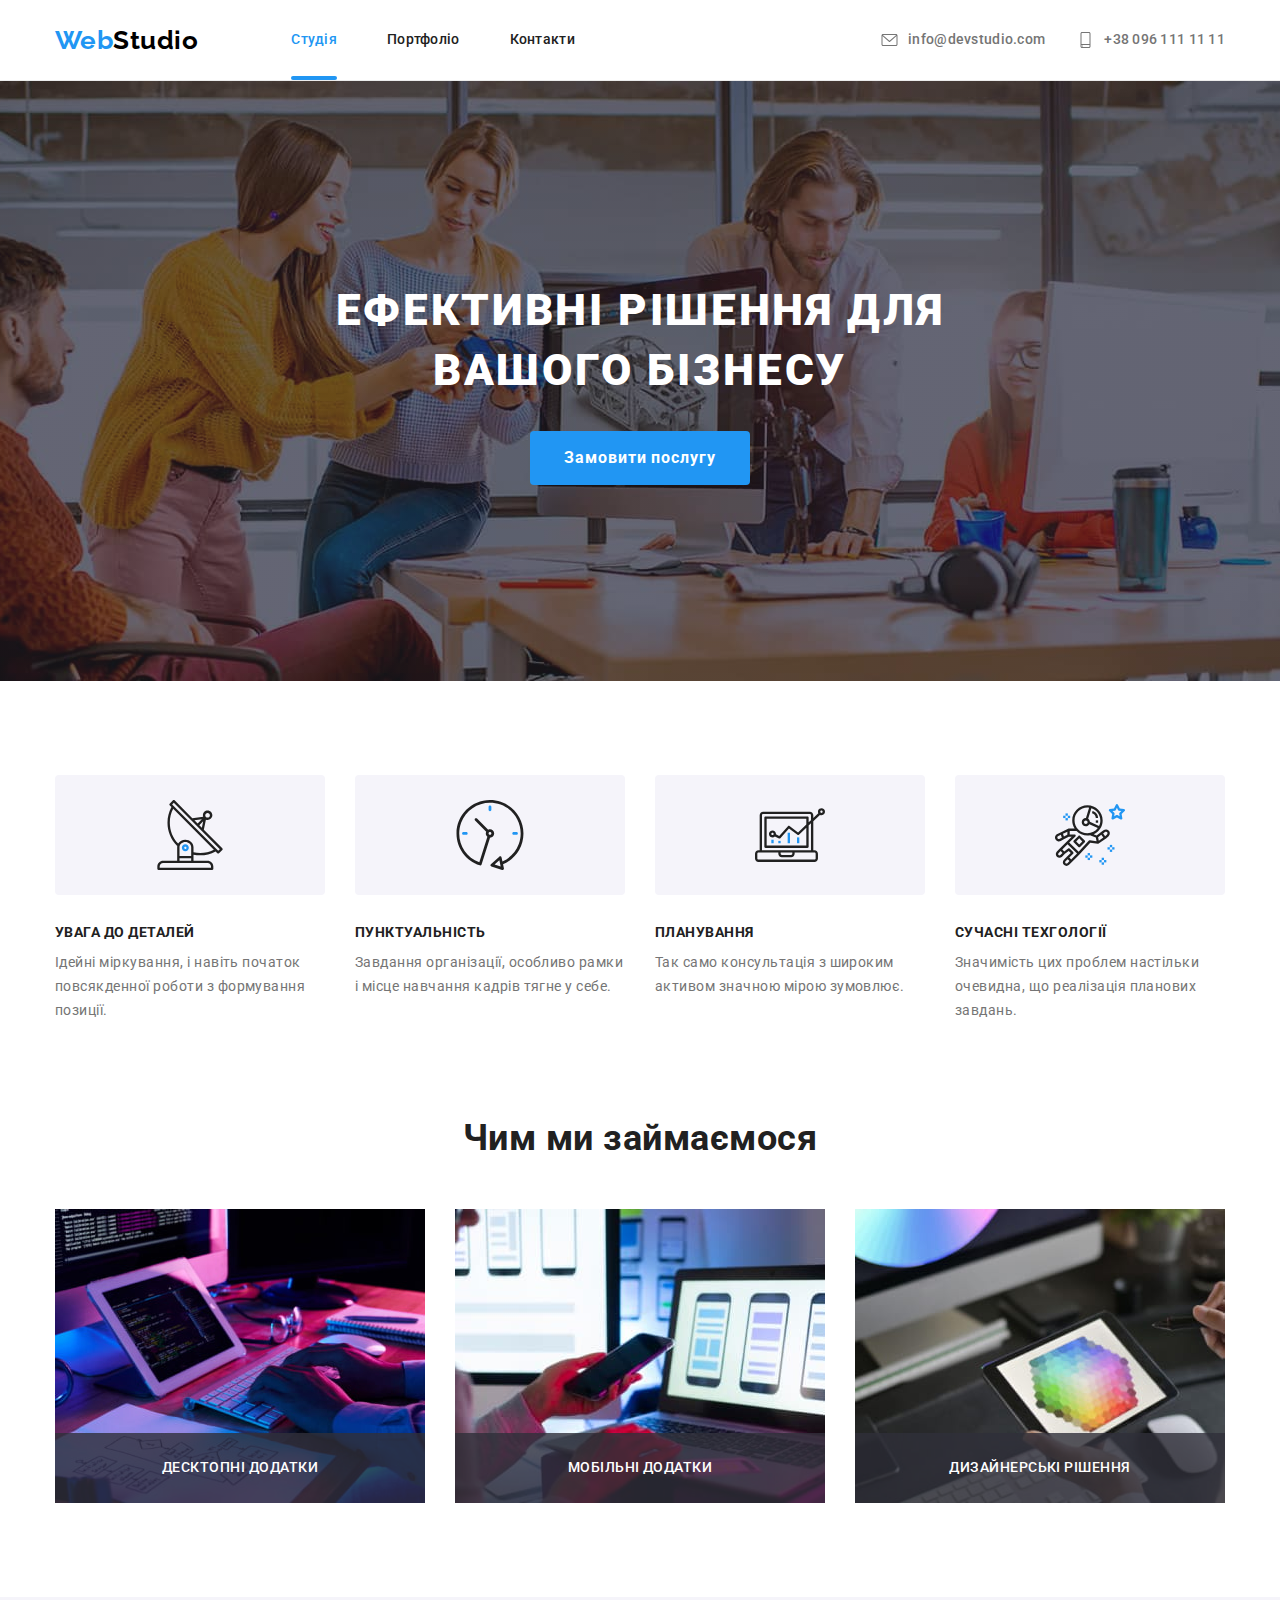
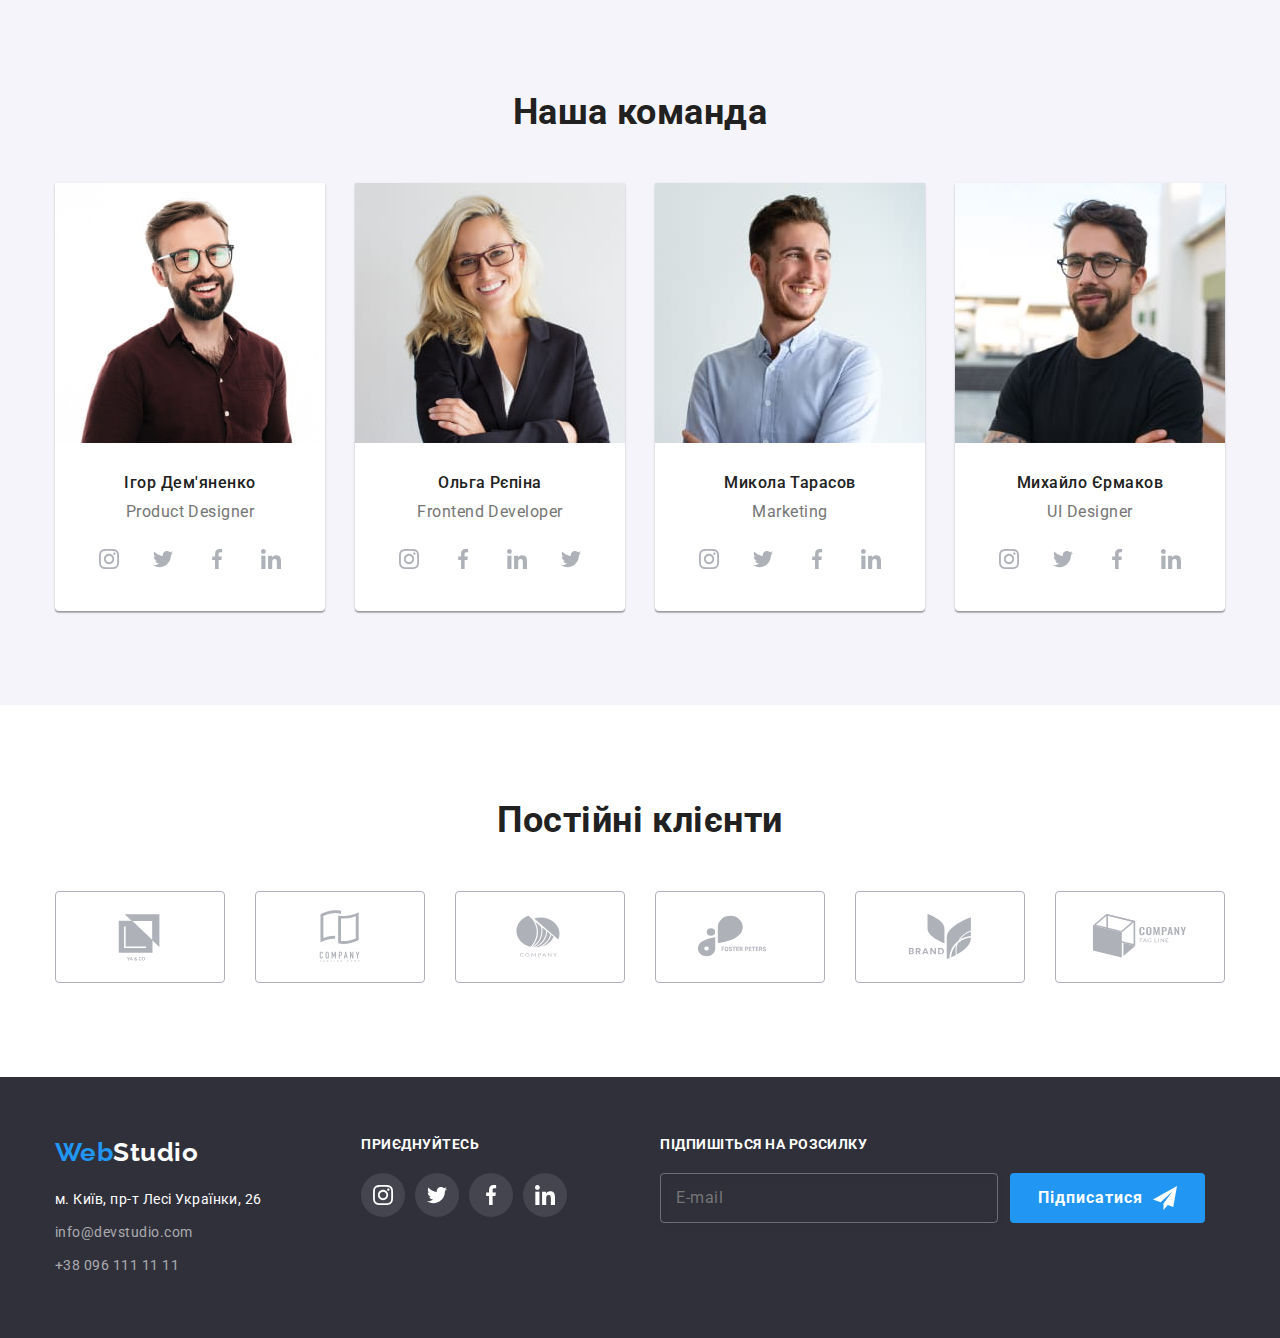
==== commit 2ca69f5c: "Done" ====
--- a/index.html
+++ b/index.html
@@ -8,8 +8,7 @@
       href="https://fonts.googleapis.com/css2?family=Raleway:wght@700&family=Roboto:wght@400;500;700;900&display=swap"
       rel="stylesheet"
     />
-    <link rel="stylesheet" href="./css/modern-normalize.css" />
-    <link rel="stylesheet" href="./css/styles.css" />
+    <link rel="stylesheet" href="./css/main.min.css" />
     <title>Студія</title>
   </head>
   <body class="page">
@@ -17,20 +16,20 @@
     <header class="page-header">
       <div class="page-header__container container">
         <nav class="nav">
-          <a href="./index.html" class="logo link"> <span class="logo--blue">Web</span>Studio </a>
-          <ul class="nav__list list">
+          <a href="./index.html" class="logo"> <span class="logo--blue">Web</span>Studio </a>
+          <ul class="nav__list">
             <li class="nav__item">
-              <a href="./index.html" class="link nav__link nav__link--current">Студія</a>
+              <a href="./index.html" class="nav__link nav__link--current">Студія</a>
             </li>
             <li class="nav__item">
-              <a href="./portfolio.html" class="link nav__link">Портфоліо</a>
-            </li>
-            <li class="nav__item"><a href="" class="link nav__link">Контакти</a></li>
+              <a href="./portfolio.html" class="nav__link">Портфоліо</a>
+            </li>
+            <li class="nav__item"><a href="" class="nav__link">Контакти</a></li>
           </ul>
         </nav>
-        <ul class="contact list">
+        <ul class="contact">
           <li class="contact__item">
-            <a href="mailto:info@devstudio.com" class="contact__link link"
+            <a href="mailto:info@devstudio.com" class="contact__link"
               ><svg class="contact__img" width="21" height="16">
                 <use href="./images/symbol-defs.svg#icon-mail"></use>
               </svg>
@@ -38,7 +37,7 @@
             >
           </li>
           <li class="contact__item">
-            <a href="tel:+380961111111" class="contact__link link"
+            <a href="tel:+380961111111" class="contact__link"
               ><svg class="contact__img" width="21" height="16">
                 <use href="./images/symbol-defs.svg#icon-tel"></use>
               </svg>
@@ -53,9 +52,7 @@
       <section class="hero">
         <div class="container">
           <h1 class="hero__text">Ефективні рішення для вашого бізнесу</h1>
-          <button type="button" class="button hero__button" data-modal-open>
-            Замовити послугу
-          </button>
+          <button type="button" class="hero__button" data-modal-open>Замовити послугу</button>
         </div>
       </section>
 
@@ -64,7 +61,7 @@
       <section class="section section--features-pudding">
         <div class="container">
           <h2 class="hidden">Особливості</h2>
-          <ul class="features list">
+          <ul class="features">
             <li class="features__item">
               <div class="features__icon-thumb">
                 <svg class="features__icon" width="70" height="70">
@@ -116,7 +113,7 @@
       <section class="section">
         <div class="container">
           <h2 class="section__title">Чим ми займаємося</h2>
-          <ul class="area list">
+          <ul class="area">
             <li class="area__item">
               <div class="area__img-thumb">
                 <img src="images/img3.jpg" alt="Десктопні додатки" width="370" />
@@ -142,12 +139,12 @@
       <section class="section section--team">
         <div class="container">
           <h2 class="section__title">Наша команда</h2>
-          <ul class="team list">
+          <ul class="team">
             <li class="team__item">
               <img src="./images/img_igor.jpg" alt="Ігор Дем'яненко" width="270" />
               <h3 class="team__name">Ігор Дем'яненко</h3>
               <p class="team__post">Product Designer</p>
-              <ul class="social-networks list">
+              <ul class="social-networks">
                 <li class="social-networks__item">
                   <a href="" aria-label="Instagram" class="social-networks__link">
                     <svg class="social-networks__img">
@@ -335,28 +332,28 @@
     <footer class="footer">
       <div class="container footer__container">
         <div class="column">
-          <a href="./index.html" class="logo footer__logo link">
+          <a href="./index.html" class="logo footer__logo">
             <span class="logo--blue">Web</span>Studio
           </a>
 
           <address class="address">
-            <ul class="address__list list">
+            <ul class="address__list">
               <li class="address__item">
                 <a
                   href="https://goo.gl/maps/CPtrU1FHBa2aNyZL9"
                   target="_blank"
                   rel="noopener noreferrer nofollow"
-                  class="address__link link"
+                  class="address__link"
                   >м. Київ, пр-т Лесі Українки, 26</a
                 >
               </li>
               <li class="address__item">
-                <a href="mailto:info@devstudio.com" class="address__link address__link--alfa link"
+                <a href="mailto:info@devstudio.com" class="address__link address__link--alfa"
                   >info@devstudio.com</a
                 >
               </li>
               <li class="address__item">
-                <a href="tel:+380961111111" class="address__link address__link--alfa link"
+                <a href="tel:+380961111111" class="address__link address__link--alfa"
                   >+38 096 111 11 11</a
                 >
               </li>
@@ -365,14 +362,14 @@
         </div>
         <div class="column">
           <p class="colum__text">Приєднуйтесь</p>
-          <ul class="social-networks social-networks--footer list">
+          <ul class="social-networks social-networks--footer">
             <li class="social-networks__item">
               <a
                 href=""
                 aria-label="Instagram"
                 class="social-networks__link social-networks__link--footer"
               >
-                <svg class="social-networks__img">
+                <svg class="social-networks__img social-networks__img--footer">
                   <use href="./images/symbol-defs.svg#icon-instagram"></use>
                 </svg>
               </a>
@@ -382,7 +379,7 @@
                 href=""
                 aria-label="Twitter"
                 class="social-networks__link social-networks__link--footer"
-                ><svg class="social-networks__img">
+                ><svg class="social-networks__img social-networks__img--footer">
                   <use href="./images/symbol-defs.svg#icon-twitter"></use></svg
               ></a>
             </li>
@@ -391,7 +388,7 @@
                 href=""
                 aria-label="Facebook"
                 class="social-networks__link social-networks__link--footer social-networks__link--footer"
-                ><svg class="social-networks__img">
+                ><svg class="social-networks__img social-networks__img--footer">
                   <use href="./images/symbol-defs.svg#icon-facebook"></use></svg
               ></a>
             </li>
@@ -400,7 +397,7 @@
                 href=""
                 aria-label="LinkedIn"
                 class="social-networks__link social-networks__link--footer"
-                ><svg class="social-networks__img">
+                ><svg class="social-networks__img social-networks__img--footer">
                   <use href="./images/symbol-defs.svg#icon-linkedin"></use></svg
               ></a>
             </li>
@@ -479,7 +476,7 @@
             ></label>
           </div>
 
-          <button type="submit" class="button modal__button">Відправити</button>
+          <button type="submit" class="modal__button">Відправити</button>
         </form>
       </div>
     </div>
--- a/css/main.min.css
+++ b/css/main.min.css
@@ -0,0 +1 @@
+.project__link,.address__link,.footer__logo,.logo,.contact__link,.nav__link{text-decoration:none}.project,.filter,.address__list,.client,.social-networks,.team,.area,.features,.contact,.nav__list{list-style:none;padding:0;margin:0}.modal__button,.filter__button,.footer-form__button,.hero__button{display:block;color:#fff;background-color:#2196f3;cursor:pointer;padding:10px 32px;-webkit-box-align:center;-ms-flex-align:center;align-items:center;border-radius:4px;border-color:rgba(0,0,0,0);font-weight:700;font-size:16px;line-height:1.88;letter-spacing:.06em}/*! modern-normalize v1.1.0 | MIT License | https://github.com/sindresorhus/modern-normalize */*,::after,::before{-webkit-box-sizing:border-box;box-sizing:border-box}html{-moz-tab-size:4;-o-tab-size:4;tab-size:4}html{line-height:1.15;-webkit-text-size-adjust:100%}body{margin:0}body{font-family:system-ui,-apple-system,"Segoe UI",Roboto,Helvetica,Arial,sans-serif,"Apple Color Emoji","Segoe UI Emoji"}hr{height:0;color:inherit}abbr[title]{-webkit-text-decoration:underline dotted;text-decoration:underline dotted}b,strong{font-weight:bolder}code,kbd,pre,samp{font-family:ui-monospace,SFMono-Regular,Consolas,"Liberation Mono",Menlo,monospace;font-size:1em}small{font-size:80%}sub,sup{font-size:75%;line-height:0;position:relative;vertical-align:baseline}sub{bottom:-0.25em}sup{top:-0.5em}table{text-indent:0;border-color:inherit}button,input,optgroup,select,textarea{font-family:inherit;font-size:100%;line-height:1.15;margin:0}button,select{text-transform:none}[type=button],[type=reset],[type=submit],button{-webkit-appearance:button}::-moz-focus-inner{border-style:none;padding:0}:-moz-focusring{outline:1px dotted ButtonText}:-moz-ui-invalid{box-shadow:none}legend{padding:0}progress{vertical-align:baseline}::-webkit-inner-spin-button,::-webkit-outer-spin-button{height:auto}[type=search]{-webkit-appearance:textfield;outline-offset:-2px}::-webkit-search-decoration{-webkit-appearance:none}::-webkit-file-upload-button{-webkit-appearance:button;font:inherit}summary{display:list-item}h1,h2,h3,h4,h5,h6,ul,p{margin:0;padding:0}body{background-color:#fff;color:#757575;font-family:"Roboto",sans-serif;letter-spacing:.03em}.container{width:1200px;padding:0 15px;margin:0 auto}.hidden{position:absolute;width:1px;height:1px;margin:-1px;border:0;padding:0;clip:rect(0 0 0 0);overflow:hidden}img{display:block;min-width:100%;height:auto}.section{padding-top:94px;padding-bottom:94px;margin:0}.section__title{color:#212121;font-weight:700;font-size:36px;line-height:1.17;text-align:center;margin:0 0 50px}.page-header{border-bottom:solid 1px;border-color:#ececec}.page-header__container{display:-webkit-box;display:-ms-flexbox;display:flex}.nav{display:-webkit-box;display:-ms-flexbox;display:flex;-webkit-box-align:center;-ms-flex-align:center;align-items:center;-webkit-box-pack:justify;-ms-flex-pack:justify;justify-content:space-between}.nav__item+.nav__item{margin-left:50px}.nav__list{display:-webkit-box;display:-ms-flexbox;display:flex}.nav__link{display:block;padding:32px 0;color:#212121;font-weight:500;font-size:14px;line-height:1.14;letter-spacing:.02em;-webkit-transition:color 250ms cubic-bezier(0.4, 0, 0.2, 1);transition:color 250ms cubic-bezier(0.4, 0, 0.2, 1)}.nav__link--current{color:#2196f3;position:relative}.nav__link--current::after{display:block;content:"";height:4px;width:100%;background-color:#2196f3;border-radius:2px;position:absolute;left:0;bottom:0}.nav__link:hover,.nav__link:focus{color:#2196f3}.contact{display:-webkit-box;display:-ms-flexbox;display:flex;margin-left:auto}.contact__link{display:-webkit-box;display:-ms-flexbox;display:flex;-webkit-box-align:start;-ms-flex-align:start;align-items:flex-start;padding:32px 0;color:#757575;-webkit-transition:color 250ms cubic-bezier(0.4, 0, 0.2, 1);transition:color 250ms cubic-bezier(0.4, 0, 0.2, 1);font-weight:500;font-size:14px;line-height:1.14;letter-spacing:.02em}.contact__link:hover,.contact__link:focus{color:#2196f3}.contact__item+.contact__item{margin-left:30px}.contact__img{fill:currentColor;margin-right:8px}.logo{color:#000;font-family:Raleway,sans-serif;font-weight:700;font-size:26px;line-height:1.19;margin-right:93px}.logo--blue{color:#2196f3}.footer__logo{display:block;margin-bottom:20px;color:#fff}.hero__button{display:inline-block}.footer-form__button{padding:10px 28px;border:0px;display:-webkit-box;display:-ms-flexbox;display:flex;margin-left:12px;-webkit-box-align:center;-ms-flex-align:center;align-items:center}.button__append{fill:currentColor;margin-left:10px}.filter__button{color:#212121;background-color:#f5f4fa;font-weight:500;padding:6px 22px;line-height:1.62;letter-spacing:.03em;font-family:inherit;border:rgba(0,0,0,0);-webkit-transition:background-color 250ms cubic-bezier(0.4, 0, 0.2, 1),color 250ms cubic-bezier(0.4, 0, 0.2, 1),-webkit-box-shadow 250ms cubic-bezier(0.4, 0, 0.2, 1);transition:background-color 250ms cubic-bezier(0.4, 0, 0.2, 1),color 250ms cubic-bezier(0.4, 0, 0.2, 1),-webkit-box-shadow 250ms cubic-bezier(0.4, 0, 0.2, 1);transition:box-shadow 250ms cubic-bezier(0.4, 0, 0.2, 1),background-color 250ms cubic-bezier(0.4, 0, 0.2, 1),color 250ms cubic-bezier(0.4, 0, 0.2, 1);transition:box-shadow 250ms cubic-bezier(0.4, 0, 0.2, 1),background-color 250ms cubic-bezier(0.4, 0, 0.2, 1),color 250ms cubic-bezier(0.4, 0, 0.2, 1),-webkit-box-shadow 250ms cubic-bezier(0.4, 0, 0.2, 1)}.filter__button:hover,.filter__button:focus{color:#fff;background-color:#2196f3;-webkit-box-shadow:0px 4px 4px rgba(0,0,0,.15);box-shadow:0px 4px 4px rgba(0,0,0,.15)}.close-button{display:-webkit-box;display:-ms-flexbox;display:flex;-webkit-box-pack:center;-ms-flex-pack:center;justify-content:center;-webkit-box-align:center;-ms-flex-align:center;align-items:center;position:absolute;top:8px;right:8px;cursor:pointer;height:30px;width:30px;background-color:#fff;border:1px solid rgba(0,0,0,.1);border-radius:50%}.close-button__cross{fill:#000}.modal__button{margin:0 auto;padding:10px 52px;-webkit-transition:-webkit-box-shadow 250ms cubic-bezier(0.4, 0, 0.2, 1);transition:-webkit-box-shadow 250ms cubic-bezier(0.4, 0, 0.2, 1);transition:box-shadow 250ms cubic-bezier(0.4, 0, 0.2, 1);transition:box-shadow 250ms cubic-bezier(0.4, 0, 0.2, 1), -webkit-box-shadow 250ms cubic-bezier(0.4, 0, 0.2, 1)}.modal__button:focus,.modal__button:hover{-webkit-box-shadow:0px 4px 4px rgba(0,0,0,.15);box-shadow:0px 4px 4px rgba(0,0,0,.15)}.hero{background-color:#2f303a;text-align:center;padding-top:200px;padding-bottom:200px;max-width:1600px;height:600px;margin-left:auto;margin-right:auto;background-image:-webkit-gradient(linear, right top, left top, from(rgba(47, 48, 58, 0.4)), to(rgba(47, 48, 58, 0.4))),url(../images/hero.jpg);background-image:linear-gradient(to left, rgba(47, 48, 58, 0.4), rgba(47, 48, 58, 0.4)),url(../images/hero.jpg);background-repeat:no-repeat;background-position:center}.hero__text{width:696px;margin-bottom:30px;color:#fff;text-align:center;font-family:"Roboto";font-style:normal;font-weight:900;font-size:44px;line-height:1.36;margin:0px auto 30px;letter-spacing:.06em;text-transform:uppercase}.backdrop{position:fixed;top:0;left:0;width:100%;height:100%;background-color:rgba(0,0,0,.2);z-index:1;opacity:1;-webkit-transition:opacity 250ms cubic-bezier(0.4, 0, 0.2, 1);transition:opacity 250ms cubic-bezier(0.4, 0, 0.2, 1)}.backdrop.is-hidden{opacity:0;pointer-events:none}.modal{position:absolute;width:528px;height:581px;top:50%;left:50%;-webkit-transform:translate(-50%, -50%);transform:translate(-50%, -50%);background-color:#fff;-webkit-box-shadow:0px 1px 3px rgba(0,0,0,.12),0px 1px 1px rgba(0,0,0,.14),0px 2px 1px rgba(0,0,0,.2);box-shadow:0px 1px 3px rgba(0,0,0,.12),0px 1px 1px rgba(0,0,0,.14),0px 2px 1px rgba(0,0,0,.2);border-radius:4px;padding:40px}.modal__title{font-weight:700;font-size:20px;line-height:1.15;text-align:center;color:#212121;margin-bottom:12px}.modal-form__label{position:relative;width:100%;display:block;-webkit-box-orient:vertical;-webkit-box-direction:normal;-ms-flex-direction:column;flex-direction:column;font-weight:400;font-size:12px;line-height:1.16;letter-spacing:.01em;margin-bottom:10px}.modal-form__input{width:100%;height:40px;border:1px solid rgba(33,33,33,.2);border-radius:4px;padding:12px 16px;padding-left:42px;margin-top:4px}.modal-form__input:focus{outline:0;border-color:#2196f3}.modal-form__icon{display:inline-block;position:absolute;top:28px;left:12px;width:18px;height:18px;-webkit-transition:fill 250ms cubic-bezier(0.4, 0, 0.2, 1);transition:fill 250ms cubic-bezier(0.4, 0, 0.2, 1)}.modal-form__label:focus-within .modal-form__icon{fill:#2196f3}.modal-form__label--comment{font-weight:400;font-size:12px;line-height:1.16;letter-spacing:.01em;margin-bottom:20px}.modal-form__input--comment{display:block;border:1px solid rgba(33,33,33,.2);border-radius:4px;height:120px;resize:none;padding:12px 16px}.modal-form__input--comment::-webkit-input-placeholder{font-weight:400;font-size:12px;line-height:1.16;letter-spacing:.01em;color:rgba(117,117,117,.5)}.modal-form__input--comment::-moz-placeholder{font-weight:400;font-size:12px;line-height:1.16;letter-spacing:.01em;color:rgba(117,117,117,.5)}.modal-form__input--comment:-ms-input-placeholder{font-weight:400;font-size:12px;line-height:1.16;letter-spacing:.01em;color:rgba(117,117,117,.5)}.modal-form__input--comment::-ms-input-placeholder{font-weight:400;font-size:12px;line-height:1.16;letter-spacing:.01em;color:rgba(117,117,117,.5)}.modal-form__input--comment::placeholder{font-weight:400;font-size:12px;line-height:1.16;letter-spacing:.01em;color:rgba(117,117,117,.5)}.custom-checkbox__term{color:#2196f3}.custom-checkbox{display:-webkit-box;display:-ms-flexbox;display:flex;-webkit-box-pack:center;-ms-flex-pack:center;justify-content:center;text-align:center;-webkit-box-align:center;-ms-flex-align:center;align-items:center;margin-bottom:30px}.custom-checkbox__label{position:relative;font-weight:400;font-size:14px;line-height:1.7;letter-spacing:.03em}.custom-checkbox__box{position:absolute;left:0;top:0;width:16px;height:15px;border:solid 2px #212121;border-radius:2px;-webkit-transform:translateY(25%) translateX(-24px);transform:translateY(25%) translateX(-24px);-webkit-transition:background-color 250ms cubic-bezier(0.4, 0, 0.2, 1);transition:background-color 250ms cubic-bezier(0.4, 0, 0.2, 1)}.custom-checkbox__input:checked~.custom-checkbox__box{background-color:#2196f3;background-image:url(../images/icon\ check.svg);border-color:rgba(0,0,0,0);background-origin:content-box;background-size:contain}.features{display:-webkit-box;display:-ms-flexbox;display:flex}.features__title{margin-top:0;margin-bottom:10px;color:#212121;font-weight:700;font-size:14px;line-height:1.14;text-transform:uppercase}.features__text{font-size:14px;line-height:1.71;margin:0}.features__icon-thumb{width:270px;height:120px;display:-webkit-box;display:-ms-flexbox;display:flex;-webkit-box-pack:center;-ms-flex-pack:center;justify-content:center;-webkit-box-align:center;-ms-flex-align:center;align-items:center;background-color:#f5f4fa;border-radius:4px;margin-bottom:30px}.section--features-pudding{padding-bottom:0}.features__item:not(:last-child){margin-right:30px}.area{display:-webkit-box;display:-ms-flexbox;display:flex}.area__item:not(:last-child){margin-right:30px}.area__img-thumb{position:relative}.area__text{display:-webkit-box;display:-ms-flexbox;display:flex;-webkit-box-align:center;-ms-flex-align:center;align-items:center;-webkit-box-pack:center;-ms-flex-pack:center;justify-content:center;position:absolute;bottom:0;height:70px;width:100%;background:rgba(47,48,58,.8);color:#fff;font-weight:500;font-size:14px;line-height:1.14;text-transform:uppercase}.team{display:-webkit-box;display:-ms-flexbox;display:flex}.team__item{width:270px;border:0px solid rgba(0,0,0,0);-webkit-box-shadow:0px 1px 3px rgba(0,0,0,.12),0px 1px 1px rgba(0,0,0,.14),0px 2px 1px rgba(0,0,0,.2);box-shadow:0px 1px 3px rgba(0,0,0,.12),0px 1px 1px rgba(0,0,0,.14),0px 2px 1px rgba(0,0,0,.2);border-radius:0px 0px 4px 4px;background-color:#fff}.team__item:not(:first-child){margin-left:30px}.section--team{padding:94px 0 94px;background-color:#f5f4fa}.team__name{margin:0 0 10px;padding-top:30px;color:#212121;font-weight:500;font-size:16px;line-height:1.19;text-align:center}.team__post{font-size:16px;line-height:1.19;margin:0;margin-bottom:16px;text-align:center}.social-networks{-webkit-box-pack:justify;-ms-flex-pack:justify;justify-content:space-between;display:-webkit-box;display:-ms-flexbox;display:flex;padding-bottom:30px;padding-left:32px;padding-right:32px}.social-networks__img{fill:#afb1b8;width:20px;height:20px;-webkit-transition:fill 250ms cubic-bezier(0.4, 0, 0.2, 1);transition:fill 250ms cubic-bezier(0.4, 0, 0.2, 1)}.social-networks__link{display:-webkit-box;display:-ms-flexbox;display:flex;-webkit-box-pack:center;-ms-flex-pack:center;justify-content:center;-webkit-box-align:center;-ms-flex-align:center;align-items:center;border-radius:50%;border:0;margin:0;width:44px;height:44px;-webkit-transition:background-color 250ms cubic-bezier(0.4, 0, 0.2, 1);transition:background-color 250ms cubic-bezier(0.4, 0, 0.2, 1)}.social-networks__link:hover,.social-networks__link:focus{background-color:#2196f3}.social-networks__link:hover .social-networks__img,.social-networks__link:focus .social-networks__img{fill:#fff}.client{display:-webkit-box;display:-ms-flexbox;display:flex}.client__item+.client__item{margin-left:30px}.client__link{display:-webkit-box;display:-ms-flexbox;display:flex;-webkit-box-align:center;-ms-flex-align:center;align-items:center;width:170px;height:92px;border:1px solid currentColor;border-radius:4px;-webkit-box-pack:center;-ms-flex-pack:center;justify-content:center;color:#afb1b8;-webkit-transition:color 250ms cubic-bezier(0.4, 0, 0.2, 1);transition:color 250ms cubic-bezier(0.4, 0, 0.2, 1)}.client__link:hover,.client__link:focus{color:#2196f3}.client__icon{fill:currentColor}.footer{background-color:#2f303a;padding:60px 0}.address__link{color:#fff;font-style:normal;font-weight:400;font-size:14px;line-height:1.71;-webkit-transition:color 250ms cubic-bezier(0.4, 0, 0.2, 1);transition:color 250ms cubic-bezier(0.4, 0, 0.2, 1)}.address__link:hover,.address__link:focus{color:#2196f3}.address__link--alfa{color:rgba(255,255,255,.6)}.address__item:not(:last-child){margin-bottom:9px}.colum__text{font-weight:700;font-size:14px;line-height:1.14;text-transform:uppercase;color:#fff;margin-bottom:20px}.social-networks--footer{padding:0}.social-networks__img--footer{fill:#fff}.social-networks__link--footer{background-color:rgba(255,255,255,.1)}.social-networks__item+.social-networks__item{margin-left:10px}.footer__container{display:-webkit-box;display:-ms-flexbox;display:flex}.column:nth-child(2){margin-left:70px}.column:nth-child(3){margin-left:93px}.footer-form{position:relative;display:-webkit-box;display:-ms-flexbox;display:flex;-webkit-box-align:center;-ms-flex-align:center;align-items:center}.footer-form__label{position:absolute;top:50%;left:16px;-webkit-transform:translateY(-50%);transform:translateY(-50%);-webkit-transition:-webkit-transform 250ms cubic-bezier(0.4, 0, 0.2, 1);transition:-webkit-transform 250ms cubic-bezier(0.4, 0, 0.2, 1);transition:transform 250ms cubic-bezier(0.4, 0, 0.2, 1);transition:transform 250ms cubic-bezier(0.4, 0, 0.2, 1), -webkit-transform 250ms cubic-bezier(0.4, 0, 0.2, 1)}.footer-form__input{display:inline-block;width:338px;height:50px;background-color:inherit;border:1px solid rgba(255,255,255,.3);-webkit-filter:drop-shadow(0px 4px 4px rgba(0, 0, 0, 0.15));filter:drop-shadow(0px 4px 4px rgba(0, 0, 0, 0.15));border-radius:4px;padding-left:16px;color:#fff;-webkit-transition:border-color 250ms cubic-bezier(0.4, 0, 0.2, 1);transition:border-color 250ms cubic-bezier(0.4, 0, 0.2, 1)}.footer-form__input:focus{outline:0;border-color:#2196f3}.footer-form__input:not(:-moz-placeholder-shown)+.footer-form__label{transform:translateX(-75px) translateY(-50%);color:#2196f3;font-weight:700}.footer-form__input:not(:-ms-input-placeholder)+.footer-form__label{transform:translateX(-75px) translateY(-50%);color:#2196f3;font-weight:700}.footer-form__input:focus+.footer-form__label,.footer-form__input:not(:placeholder-shown)+.footer-form__label{-webkit-transform:translateX(-75px) translateY(-50%);transform:translateX(-75px) translateY(-50%);color:#2196f3;font-weight:700}.filter{display:-webkit-box;display:-ms-flexbox;display:flex;-webkit-box-pack:center;-ms-flex-pack:center;justify-content:center;margin-bottom:50px}.filter__item:not(:last-child){margin-right:8px}.portfolio{padding-top:94px;padding-bottom:94px}.project{display:-webkit-box;display:-ms-flexbox;display:flex;-ms-flex-wrap:wrap;flex-wrap:wrap;gap:30px}.project__link{display:block;-webkit-transition:-webkit-transition 250ms cubic-bezier(0.4, 0, 0.2, 1);transition:-webkit-transition 250ms cubic-bezier(0.4, 0, 0.2, 1);transition:transition 250ms cubic-bezier(0.4, 0, 0.2, 1);transition:transition 250ms cubic-bezier(0.4, 0, 0.2, 1), -webkit-transition 250ms cubic-bezier(0.4, 0, 0.2, 1)}.project__link:hover,.project__link:focus{-webkit-box-shadow:0px 4px 4px rgba(0,0,0,.25);box-shadow:0px 4px 4px rgba(0,0,0,.25)}.project__link:hover .project__text{-webkit-transform:translateY(0);transform:translateY(0)}.project__thumb{position:relative;overflow:hidden}.project__text{position:absolute;display:-webkit-box;display:-ms-flexbox;display:flex;-webkit-box-align:center;-ms-flex-align:center;align-items:center;padding:0 24px;width:100%;height:100%;bottom:0;background:rgba(33,150,243,.9);font-weight:400;font-size:18px;line-height:1.5;color:#fff;-webkit-transform:translateY(101%);transform:translateY(101%);-webkit-transition:-webkit-transform 250ms cubic-bezier(0.4, 0, 0.2, 1);transition:-webkit-transform 250ms cubic-bezier(0.4, 0, 0.2, 1);transition:transform 250ms cubic-bezier(0.4, 0, 0.2, 1);transition:transform 250ms cubic-bezier(0.4, 0, 0.2, 1), -webkit-transform 250ms cubic-bezier(0.4, 0, 0.2, 1)}.project__border{padding:20px 24px;border-left:1px solid #eee;border-bottom:1px solid #eee;border-right:1px solid #eee;-webkit-box-sizing:border-box;box-sizing:border-box}.project__title{color:#212121;font-weight:700;font-size:18px;line-height:2;letter-spacing:.06em;margin-bottom:4px}.project__filter-name{color:#757575;font-weight:400;font-size:16px;line-height:1.88}/*# sourceMappingURL=main.min.css.map */